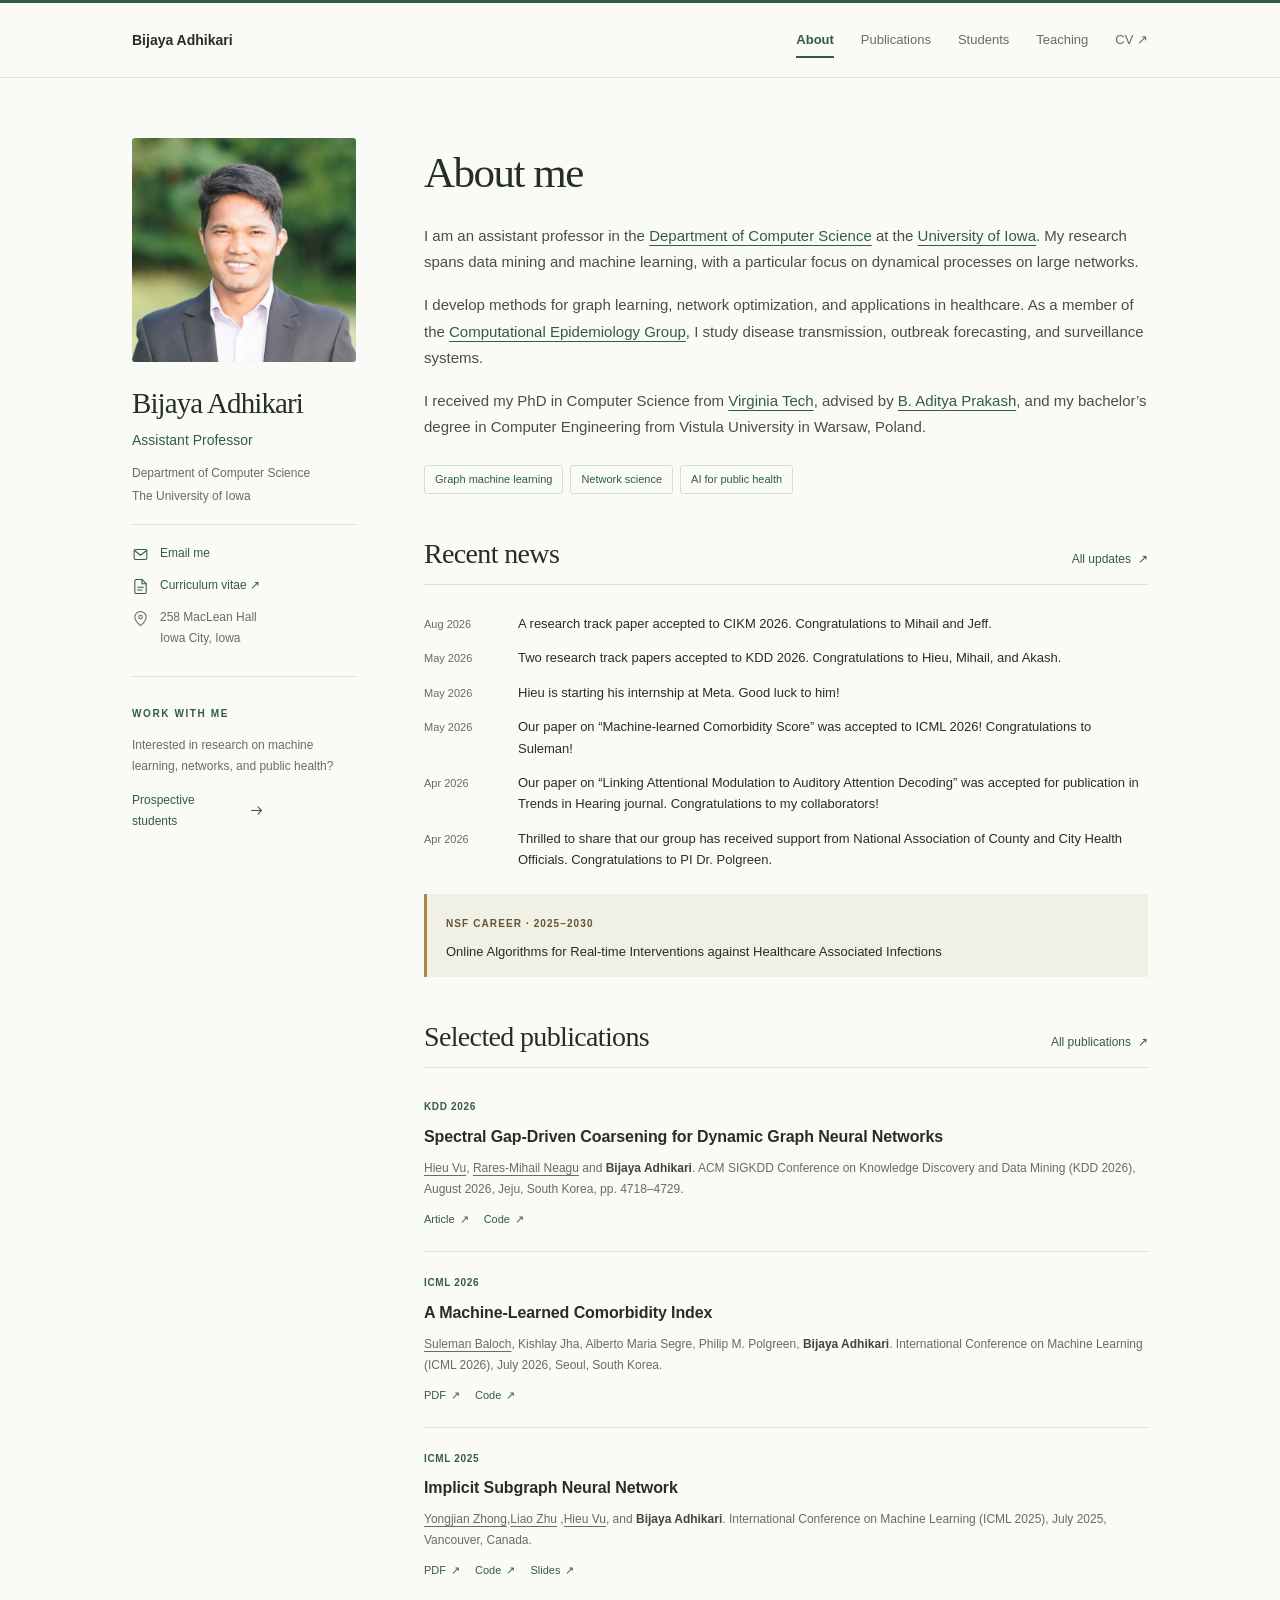
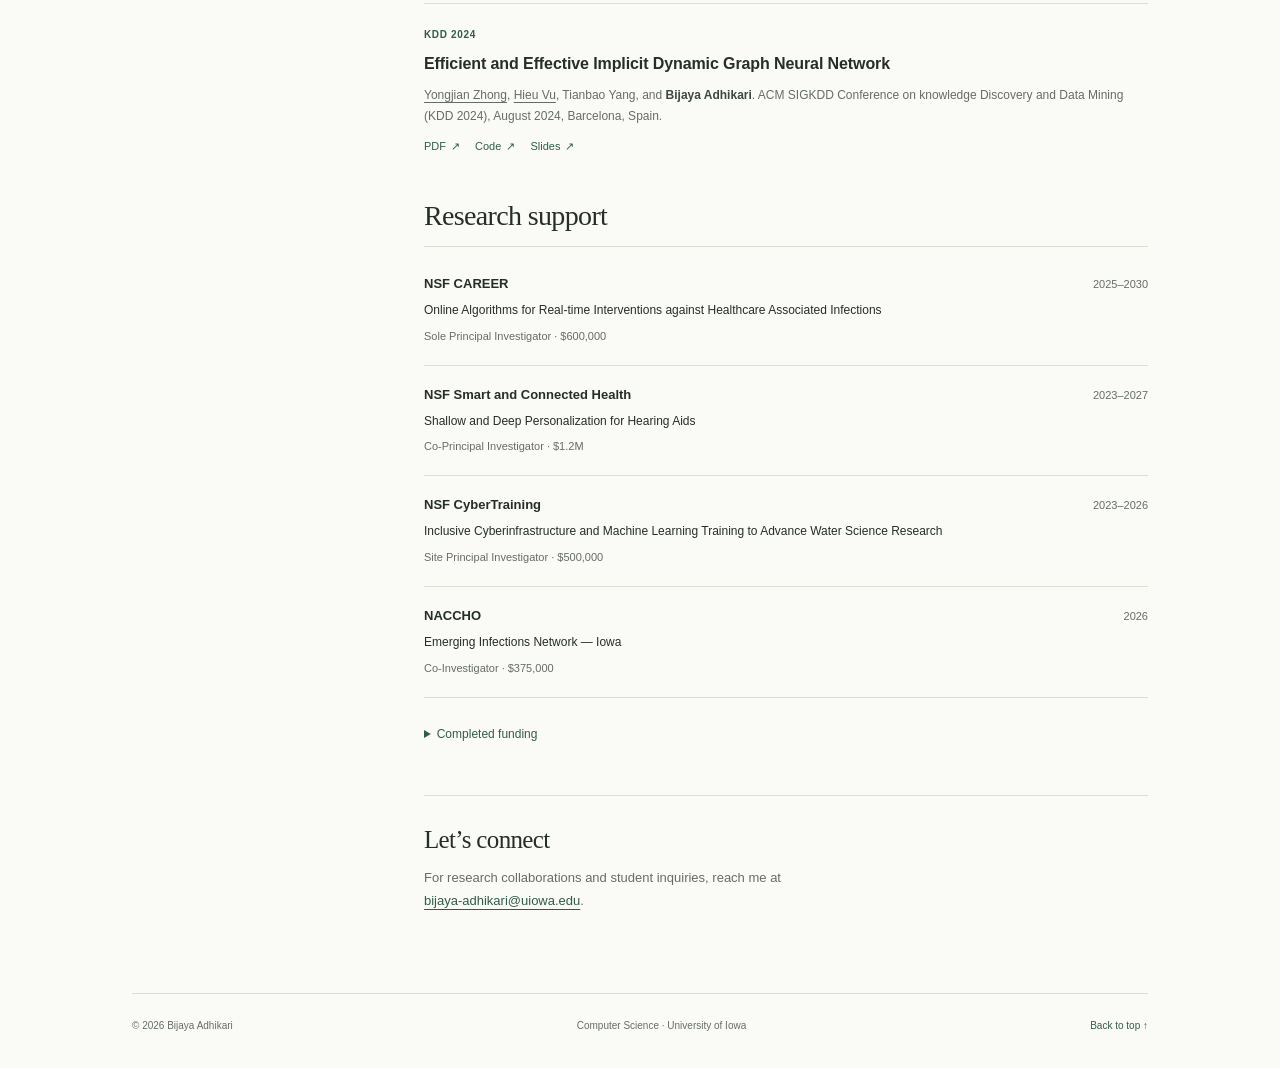
==== index.html @ f35bd3a3 "Attach Zenodo code to the KDD hypergraph paper" ====
<!doctype html>
<html lang="en">
<head>
  <meta charset="utf-8">
  <meta name="viewport" content="width=device-width, initial-scale=1">
  <title>Home · Bijaya Adhikari</title>
  <meta name="description" content="Bijaya Adhikari is an assistant professor of computer science at the University of Iowa, researching graph machine learning, networks, and public health.">
  <meta name="theme-color" content="#fafaf7">
  <link rel="canonical" href="https://bijayaadh.github.io/">
  <meta property="og:title" content="Home · Bijaya Adhikari">
  <meta property="og:description" content="Bijaya Adhikari is an assistant professor of computer science at the University of Iowa, researching graph machine learning, networks, and public health.">
  <meta property="og:type" content="website">
  <meta property="og:image" content="https://bijayaadh.github.io/assets/img/portrait.jpg">
  <link rel="icon" href="assets/img/favicon.svg" type="image/svg+xml">
  <link rel="stylesheet" href="assets/style.css">
</head>
<body>
<a class="skip-link" href="#main">Skip to content</a>
<header class="site-header">
  <div class="header-inner">
    <a class="wordmark" href="index.html" aria-label="Bijaya Adhikari — home"><span>Bijaya Adhikari</span></a>
    <nav aria-label="Main navigation"><a href="index.html" aria-current="page">About</a><a href="publications.html">Publications</a><a href="prospective.html">Students</a><a href="teaching.html">Teaching</a><a href="assets/doc/CV.pdf">CV ↗</a></nav>
  </div>
</header>
<div class="site-layout">
  <aside class="profile" aria-label="Profile and contact">
    <img class="portrait" src="assets/img/portrait.jpg" alt="Bijaya Adhikari" width="440" height="440" fetchpriority="high">
    <div class="profile-details">
      <p class="profile-name">Bijaya Adhikari</p>
      <p class="position">Assistant Professor</p>
      <p class="affiliation"><a href="https://cs.uiowa.edu/">Department of Computer Science</a><br><a href="https://uiowa.edu/">The University of Iowa</a></p>
      <div class="profile-links">
        <a href="mailto:bijaya-adhikari@uiowa.edu"><svg class="icon" viewBox="0 0 24 24" fill="none" stroke="currentColor" stroke-width="1.5" stroke-linecap="round" stroke-linejoin="round" aria-hidden="true"><rect x="3" y="5" width="18" height="14" rx="2"/><path d="m3 6 9 7 9-7"/></svg><span>Email me</span></a>
        <a href="assets/doc/CV.pdf"><svg class="icon" viewBox="0 0 24 24" fill="none" stroke="currentColor" stroke-width="1.5" stroke-linecap="round" stroke-linejoin="round" aria-hidden="true"><path d="M14 2H6a2 2 0 0 0-2 2v16a2 2 0 0 0 2 2h12a2 2 0 0 0 2-2V8Z"/><path d="M14 2v6h6M8 13h8M8 17h6"/></svg><span>Curriculum vitae <span aria-hidden="true">↗</span></span></a>
        <span><svg class="icon" viewBox="0 0 24 24" fill="none" stroke="currentColor" stroke-width="1.5" stroke-linecap="round" stroke-linejoin="round" aria-hidden="true"><path d="M20 10c0 6-8 12-8 12S4 16 4 10a8 8 0 1 1 16 0Z"/><circle cx="12" cy="10" r="2.5"/></svg><span>258 MacLean Hall<br>Iowa City, Iowa</span></span>
      </div>
      <div class="sidebar-note"><span class="eyebrow">Work with me</span><p>Interested in research on machine learning, networks, and public health?</p><a class="text-link" href="prospective.html#join">Prospective students <svg class="icon" viewBox="0 0 24 24" fill="none" stroke="currentColor" stroke-width="1.5" stroke-linecap="round" stroke-linejoin="round" aria-hidden="true"><path d="M5 12h14m-5-5 5 5-5 5"/></svg></a></div>
    </div>
  </aside>
  <main id="main" tabindex="-1">
<section class="intro" aria-labelledby="about-title">
  <h1 id="about-title">About me</h1>
  <p>I am an assistant professor in the <a href="https://cs.uiowa.edu/">Department of Computer Science</a> at the <a href="https://uiowa.edu/">University of Iowa</a>. My research spans data mining and machine learning, with a particular focus on dynamical processes on large networks.</p>
  <p>I develop methods for graph learning, network optimization, and applications in healthcare. As a member of the <a href="https://compepi.cs.uiowa.edu/">Computational Epidemiology Group</a>, I study disease transmission, outbreak forecasting, and surveillance systems.</p>
  <p>I received my PhD in Computer Science from <a href="https://cs.vt.edu/">Virginia Tech</a>, advised by <a href="https://www.cc.gatech.edu/~badityap/">B. Aditya Prakash</a>, and my bachelor’s degree in Computer Engineering from Vistula University in Warsaw, Poland.</p>
  <div class="research-areas" aria-label="Research interests"><span>Graph machine learning</span><span>Network science</span><span>AI for public health</span></div>
</section>
<section aria-labelledby="news-title">
  <div class="section-heading"><h2 id="news-title">Recent news</h2><a class="text-link" href="news.html">All updates <span aria-hidden="true">↗</span></a></div>
<ol class="news-list"><li><time datetime="2026-08">Aug 2026</time><div>A research track paper accepted to CIKM 2026. Congratulations to Mihail and Jeff.</div></li><li><time datetime="2026-05">May 2026</time><div>Two research track papers accepted to KDD 2026. Congratulations to Hieu, Mihail, and Akash.</div></li><li><time datetime="2026-05">May 2026</time><div>Hieu is starting his internship at Meta. Good luck to him!</div></li><li><time datetime="2026-05">May 2026</time><div>Our paper on “Machine-learned Comorbidity Score” was accepted to ICML 2026! Congratulations to Suleman!</div></li><li><time datetime="2026-04">Apr 2026</time><div>Our paper on “Linking Attentional Modulation to Auditory Attention Decoding” was accepted for publication in Trends in Hearing journal. Congratulations to my collaborators!</div></li><li><time datetime="2026-04">Apr 2026</time><div>Thrilled to share that our group has received support from National Association of County and City Health Officials. Congratulations to PI Dr. Polgreen.</div></li></ol>
  <div class="highlight"><span class="highlight-label">NSF CAREER · 2025–2030</span><p>Online Algorithms for Real-time Interventions against Healthcare Associated Infections</p></div>
</section>
<section aria-labelledby="publications-title">
  <div class="section-heading"><h2 id="publications-title">Selected publications</h2><a class="text-link" href="publications.html">All publications <span aria-hidden="true">↗</span></a></div>
<article class="publication">
  <div class="publication-meta"><span class="venue">KDD 2026</span></div>
  <h3>Spectral Gap-Driven Coarsening for Dynamic Graph Neural Networks</h3>
  <p class="citation"><u class="student-author">Hieu Vu</u>, <u class="student-author">Rares-Mihail Neagu</u> and <strong>Bijaya Adhikari</strong>. ACM SIGKDD Conference on Knowledge Discovery and Data Mining (KDD 2026), August 2026, Jeju, South Korea, pp. 4718–4729.</p>
  <div class="resource-links"><a href="https://doi.org/10.1145/3770855.3818105">Article <span aria-hidden="true">↗</span></a><a href="https://github.com/hieuvt29/SACoD">Code <span aria-hidden="true">↗</span></a></div>
</article><article class="publication">
  <div class="publication-meta"><span class="venue">ICML 2026</span></div>
  <h3>A Machine-Learned Comorbidity Index</h3>
  <p class="citation"><u class="student-author">Suleman Baloch</u>, Kishlay Jha, Alberto Maria Segre, Philip M. Polgreen, <strong>Bijaya Adhikari</strong>. International Conference on Machine Learning (ICML 2026), July 2026, Seoul, South Korea.</p>
  <div class="resource-links"><a href="https://arxiv.org/pdf/2606.17450">PDF <span aria-hidden="true">↗</span></a><a href="https://github.com/sbbaloch2024/A-Machine-Learned-Comorbidity-Index">Code <span aria-hidden="true">↗</span></a></div>
</article><article class="publication">
  <div class="publication-meta"><span class="venue">ICML 2025</span></div>
  <h3>Implicit Subgraph Neural Network</h3>
  <p class="citation"><u class="student-author">Yongjian Zhong</u>,<u class="student-author">Liao Zhu</u> ,<u class="student-author">Hieu Vu</u>, and <strong>Bijaya Adhikari</strong>. International Conference on Machine Learning (ICML 2025), July 2025, Vancouver, Canada.</p>
  <div class="resource-links"><a href="assets/doc/papers/ISGNNICML2025.pdf">PDF <span aria-hidden="true">↗</span></a><a href="assets/doc/codes/ISGNNICML2025.zip">Code <span aria-hidden="true">↗</span></a><a href="assets/doc/slides/ISGNNICML2025.pdf">Slides <span aria-hidden="true">↗</span></a></div>
</article><article class="publication">
  <div class="publication-meta"><span class="venue">KDD 2024</span></div>
  <h3>Efficient and Effective Implicit Dynamic Graph Neural Network</h3>
  <p class="citation"><u class="student-author">Yongjian Zhong</u>, <u class="student-author">Hieu Vu</u>, Tianbao Yang, and <strong>Bijaya Adhikari</strong>. ACM SIGKDD Conference on knowledge Discovery and Data Mining (KDD 2024), August 2024, Barcelona, Spain.</p>
  <div class="resource-links"><a href="assets/doc/papers/IDGNNKDD2024.pdf">PDF <span aria-hidden="true">↗</span></a><a href="assets/doc/codes/IDGNN.zip">Code <span aria-hidden="true">↗</span></a><a href="assets/doc/slides/IDGNNKDD2024Slides.pdf">Slides <span aria-hidden="true">↗</span></a></div>
</article>
</section>
<section aria-labelledby="funding-title">
  <div class="section-heading"><h2 id="funding-title">Research support</h2></div>
  <ul class="funding-list">
    <li><div><strong>NSF CAREER</strong><p>Online Algorithms for Real-time Interventions against Healthcare Associated Infections</p><span>Sole Principal Investigator · $600,000</span></div><time>2025–2030</time></li>
    <li><div><strong>NSF Smart and Connected Health</strong><p>Shallow and Deep Personalization for Hearing Aids</p><span>Co-Principal Investigator · $1.2M</span></div><time>2023–2027</time></li>
    <li><div><strong>NSF CyberTraining</strong><p>Inclusive Cyberinfrastructure and Machine Learning Training to Advance Water Science Research</p><span>Site Principal Investigator · $500,000</span></div><time>2023–2026</time></li>
    <li><div><strong>NACCHO</strong><p>Emerging Infections Network — Iowa</p><span>Co-Investigator · $375,000</span></div><time>2026</time></li>
  </ul>
  <details><summary>Completed funding</summary><ul class="plain-list"><li><strong>UIowa OVPR Interdisciplinary Scholars Grant</strong><br>Co-Investigator · 2022–2025 · $220,000</li><li><strong>UIowa OVPR Jumpstarting Tomorrow Health Disparities and Machine Learning Community Feasibility Grant</strong><br>Principal Investigator · 2021–2022 · $25,000</li><li><strong>CDC MInD Healthcare Network COVID-19 Supplemental Funding</strong><br>Co-Investigator · 2020–2022 · $1.2M</li></ul></details>
</section>
<section class="contact-section" aria-labelledby="contact-title"><h2 id="contact-title">Let’s connect</h2><p>For research collaborations and student inquiries, reach me at<br><a href="mailto:bijaya-adhikari@uiowa.edu">bijaya-adhikari@uiowa.edu</a>.</p></section></main>
</div>
<footer class="site-footer"><span>© 2026 Bijaya Adhikari</span><span>Computer Science · University of Iowa</span><a href="#main">Back to top ↑</a></footer>
</body>
</html>
---- assets/style.css ----
:root {
  color-scheme: light;
  --paper: #fafaf7;
  --ink: #262e2a;
  --muted: #666d66;
  --green: #315c49;
  --line: #dedfd7;
  --gold: #a77b30;
  --serif: Georgia, 'Times New Roman', serif;
}
* { box-sizing: border-box; }
html { scroll-behavior: smooth; scroll-padding-top: 32px; }
body { margin: 0; background: var(--paper); color: var(--ink); font-family: -apple-system, BlinkMacSystemFont, 'Segoe UI', sans-serif; font-size: 15px; line-height: 1.75; -webkit-font-smoothing: antialiased; }
a { color: var(--green); text-decoration-thickness: 1px; text-underline-offset: 4px; }
a:hover { color: #172f23; text-decoration: underline; }
a:focus-visible, button:focus-visible, input:focus-visible, select:focus-visible, summary:focus-visible { outline: 2px solid var(--green); outline-offset: 5px; }
::selection { background: #dbe6d9; }
button, input, select { font: inherit; }
button, summary { cursor: pointer; }
[hidden] { display: none !important; }
p { margin: 0 0 17px; }
h1, h2, h3 { line-height: 1.25; }
h1, h2 { font-family: var(--serif); font-weight: 400; }
h1 { margin: 8px 0 23px; font-size: clamp(35px, 4vw, 43px); letter-spacing: -1.5px; }
h2 { margin: 0; font-size: 28px; letter-spacing: -.65px; }
h3 { font-size: 16px; font-weight: 600; }
strong { font-weight: 600; }
.skip-link { position: fixed; top: -80px; left: 20px; background: var(--ink); color: white; padding: 12px 20px; z-index: 10; }
.skip-link:focus { top: 10px; color: white; }
.site-header { border-top: 3px solid var(--green); border-bottom: 1px solid var(--line); }
.header-inner { max-width: 1080px; margin: auto; min-height: 74px; display: flex; align-items: center; justify-content: space-between; gap: 30px; padding: 12px 32px; }
.wordmark { display: inline-block; color: var(--ink); text-decoration: none; font-size: 14px; font-weight: 600; }
.wordmark:hover { text-decoration: none; }
nav { display: flex; align-items: center; gap: 27px; }
nav a { position: relative; padding: 12px 0; font-size: 13px; color: var(--muted); text-decoration: none; }
nav a[aria-current='page'] { color: var(--green); font-weight: 600; }
nav a[aria-current='page']::after { content: ''; position: absolute; bottom: 5px; left: 0; right: 0; height: 2px; background: var(--green); }
.site-layout { max-width: 1080px; margin: 0 auto; padding: 60px 32px 64px; display: grid; grid-template-columns: 224px minmax(0, 1fr); gap: 68px; align-items: start; }
.profile { position: sticky; top: 32px; }
.portrait { display: block; width: 100%; height: auto; aspect-ratio: 1; object-fit: cover; border-radius: 3px; margin-bottom: 23px; }
.profile-name { font-family: var(--serif); font-size: 29px; letter-spacing: -.9px; line-height: 1.25; margin-bottom: 7px; }
.position { color: var(--green); font-size: 14px; font-weight: 500; margin-bottom: 9px; }
.affiliation { font-size: 12px; line-height: 1.9; }
.affiliation a { color: var(--muted); text-decoration: none; }
.affiliation a:hover { text-decoration: underline; }
.profile-links { border-top: 1px solid var(--line); padding-top: 18px; display: grid; gap: 11px; font-size: 12px; }
.profile-links > a, .profile-links > span { display: flex; gap: 11px; align-items: flex-start; text-decoration: none; }
.profile-links > span { color: var(--muted); }
.profile-links > a:hover span { text-decoration: underline; }
.icon { width: 17px; height: 17px; flex: 0 0 17px; margin-top: 3px; }
.sidebar-note { margin-top: 27px; border-top: 1px solid var(--line); padding-top: 22px; }
.eyebrow { font-size: 10px; letter-spacing: 1.6px; text-transform: uppercase; color: var(--muted); font-weight: 600; }
.sidebar-note .eyebrow { color: var(--green); }
.sidebar-note p { margin: 9px 0; font-size: 12px; line-height: 1.75; color: var(--muted); }
.text-link { font-size: 12px; font-weight: 500; text-decoration: none; display: inline-flex; align-items: center; gap: 7px; }
.text-link .icon { width: 15px; margin: 0; }
main { min-width: 0; }
main:focus { outline: none; }
main > section + section { margin-top: 42px; }
.intro > p { color: #484f49; }
.research-areas { display: flex; flex-wrap: wrap; gap: 7px; margin-top: 24px; }
.research-areas span { border: 1px solid #d5ded3; border-radius: 3px; padding: 4px 10px; font-size: 11px; color: var(--green); }
.section-heading { display: flex; justify-content: space-between; align-items: baseline; gap: 16px; border-bottom: 1px solid var(--line); padding-bottom: 13px; margin-bottom: 8px; }
.section-heading .text-link { flex-shrink: 0; }
.news-list { list-style: none; padding: 7px 0 0; margin: 0; }
.news-list li { display: grid; grid-template-columns: 78px minmax(0, 1fr); gap: 16px; margin: 13px 0; font-size: 13px; line-height: 1.65; }
.news-list time { font-size: 11px; color: var(--muted); padding-top: 2px; font-variant-numeric: tabular-nums; }
.highlight { border-left: 3px solid #ad8948; padding: 15px 19px; background: #f0f0e7; margin-top: 23px; }
.highlight-label { font-size: 10px; font-weight: 600; letter-spacing: 1.1px; color: #68542f; }
.highlight p { font-size: 13px; line-height: 1.65; margin: 6px 0 0; }
.publication { padding: 22px 0; border-bottom: 1px solid var(--line); }
.publication:last-child { border-bottom: 0; padding-bottom: 0; }
.publication-meta { display: flex; align-items: center; gap: 10px; margin-bottom: 9px; }
.publication-meta:empty { display: none; }
.venue { color: var(--green); font-size: 10px; font-weight: 600; text-transform: uppercase; letter-spacing: .65px; }
.publication-status { font-size: 10px; color: var(--muted); }
.publication h3 { margin: 0 0 9px; line-height: 1.5; letter-spacing: -.1px; }
.citation { color: var(--muted); font-size: 12px; line-height: 1.75; margin: 0; }
.citation strong { color: #3e4840; font-weight: 600; }
.citation .student-author { text-decoration: underline; text-decoration-thickness: 1px; text-underline-offset: 3px; }
.resource-links { display: flex; gap: 15px; flex-wrap: wrap; margin-top: 10px; }
.resource-links a { font-size: 11px; font-weight: 500; text-decoration: none; }
.resource-links a:hover { text-decoration: underline; }
.resource-links span { margin-left: 2px; }
.funding-list { padding: 0; margin: 0; list-style: none; }
.funding-list li { display: flex; justify-content: space-between; gap: 22px; padding: 18px 0; border-bottom: 1px solid var(--line); font-size: 12px; }
.funding-list strong { font-size: 13px; }
.funding-list p { margin: 5px 0; line-height: 1.65; }
.funding-list span, .funding-list time { color: var(--muted); font-size: 11px; }
.funding-list time { flex-shrink: 0; margin-top: 2px; }
details { font-size: 12px; margin-top: 18px; }
summary { color: var(--green); padding: 8px 0; }
.plain-list { padding-left: 19px; }
.plain-list li { padding-left: 4px; margin-bottom: 12px; }
.contact-section { padding-top: 28px; border-top: 1px solid var(--line); }
.contact-section h2 { font-size: 25px; margin-bottom: 12px; }
.contact-section p { font-size: 13px; color: var(--muted); }
.contact-section a { overflow-wrap: anywhere; }
.page-intro { margin-bottom: 33px; }
.publication-year { margin-top: 35px; }
.people-grid { display: grid; grid-template-columns: repeat(2, minmax(0, 1fr)); gap: 0 30px; list-style: none; padding: 0; margin: 0; }
.people-grid li { padding: 20px 0; border-bottom: 1px solid var(--line); }
.people-grid h3 { margin: 0 0 5px; font-size: 15px; }
.people-grid a { text-decoration: none; }
.people-grid p { font-size: 12px; color: var(--muted); margin: 0; }
.people-grid .student-note { margin-top: 5px; font-size: 11px; }
.join-section { border-left: 3px solid var(--green); background: #f0f2eb; padding: 26px; }
.join-section h2 { margin-bottom: 18px; }
.join-section p { font-size: 13px; }
.join-section p:last-child { margin-bottom: 0; }
.course-table { width: 100%; border-collapse: collapse; margin-top: 15px; font-size: 12px; }
.course-table caption { text-align: left; color: var(--muted); font-size: 12px; margin-bottom: 13px; }
.course-table th { text-align: left; font-size: 10px; text-transform: uppercase; letter-spacing: 1px; color: var(--muted); }
.course-table td, .course-table th { border-bottom: 1px solid var(--line); padding: 14px 10px 14px 0; vertical-align: top; }
.course-table td:first-child { width: 100px; }
.course-table td:nth-child(2) { width: 110px; color: var(--muted); }
.service-group { margin-top: 25px; }
.service-group h3 { font-weight: 600; font-size: 14px; }
.service-group .plain-list { font-size: 12px; color: #484f49; }
.site-footer { border-top: 1px solid var(--line); max-width: 1016px; margin: 0 auto; padding: 23px 0 33px; display: flex; gap: 20px; justify-content: space-between; font-size: 10px; color: var(--muted); }
.site-footer a { text-decoration: none; }
@media (max-width: 900px) {
  .site-layout { gap: 38px; grid-template-columns: 195px minmax(0, 1fr); padding-top: 42px; }
  .profile-name { font-size: 26px; }
  .site-footer { margin: 0 32px; }
  nav { gap: 20px; }
}
@media (max-width: 650px) {
  body { font-size: 14px; }
  .header-inner { padding: 14px 22px 8px; min-height: 0; flex-direction: column; align-items: stretch; gap: 3px; }
  nav { gap: 17px; justify-content: space-between; flex-wrap: wrap; }
  nav a { font-size: 11px; padding: 10px 0; }
  .site-layout { display: block; padding: 32px 22px 40px; }
  .profile { position: static; display: grid; grid-template-columns: 120px minmax(0, 1fr); gap: 23px; border-bottom: 1px solid var(--line); padding-bottom: 28px; margin-bottom: 32px; }
  .portrait { margin: 0; }
  .profile-name { font-size: 25px; margin-bottom: 5px; }
  .position { font-size: 12px; margin-bottom: 5px; }
  .affiliation { font-size: 10px; margin-bottom: 11px; }
  .profile-links { border: 0; padding: 0; display: flex; flex-wrap: wrap; gap: 10px 16px; font-size: 11px; }
  .profile-links > span { display: none; }
  .profile-links .icon { display: none; }
  .sidebar-note { display: none; }
  .eyebrow { font-size: 9px; letter-spacing: 1.1px; }
  h1 { font-size: 36px; margin-bottom: 18px; }
  h2 { font-size: 25px; }
  main > section + section { margin-top: 35px; }
  .section-heading { gap: 10px; }
  .section-heading .text-link { font-size: 10px; }
  .news-list li { grid-template-columns: 65px minmax(0, 1fr); gap: 11px; font-size: 12px; }
  .news-list time { font-size: 10px; }
  .funding-list li { gap: 12px; }
  .funding-list time { font-size: 10px; }
  .site-footer { margin: 0 22px; flex-wrap: wrap; gap: 8px 20px; }
  .site-footer > span:nth-child(2) { display: none; }
  .course-table td:first-child { width: 76px; }
  .course-table td:nth-child(2) { width: 90px; }
  .course-table { font-size: 11px; }
}
@media (max-width: 370px) {
  .header-inner { padding-inline: 16px; }
  nav { gap: 12px; }
  .site-layout { padding-inline: 16px; }
  .profile { grid-template-columns: 95px minmax(0, 1fr); gap: 18px; }
  .profile-name { font-size: 23px; }
  .section-heading h2 { font-size: 23px; }
  .people-grid { grid-template-columns: 1fr; }
}
@media (prefers-reduced-motion: reduce) {
  html { scroll-behavior: auto; }
}
@media print {
  body { background: white; font-size: 11pt; color: black; }
  .site-header, .sidebar-note, .skip-link, .site-footer, .section-heading .text-link { display: none !important; }
  .site-layout { display: block; padding: 0; max-width: none; }
  .profile { position: static; display: flex; gap: 24px; margin-bottom: 30px; }
  .portrait { width: 120px; height: 120px; }
  .profile-links { display: none; }
  .publication, .funding-list li, .people-grid li { break-inside: avoid; }
  a { color: inherit; }
}
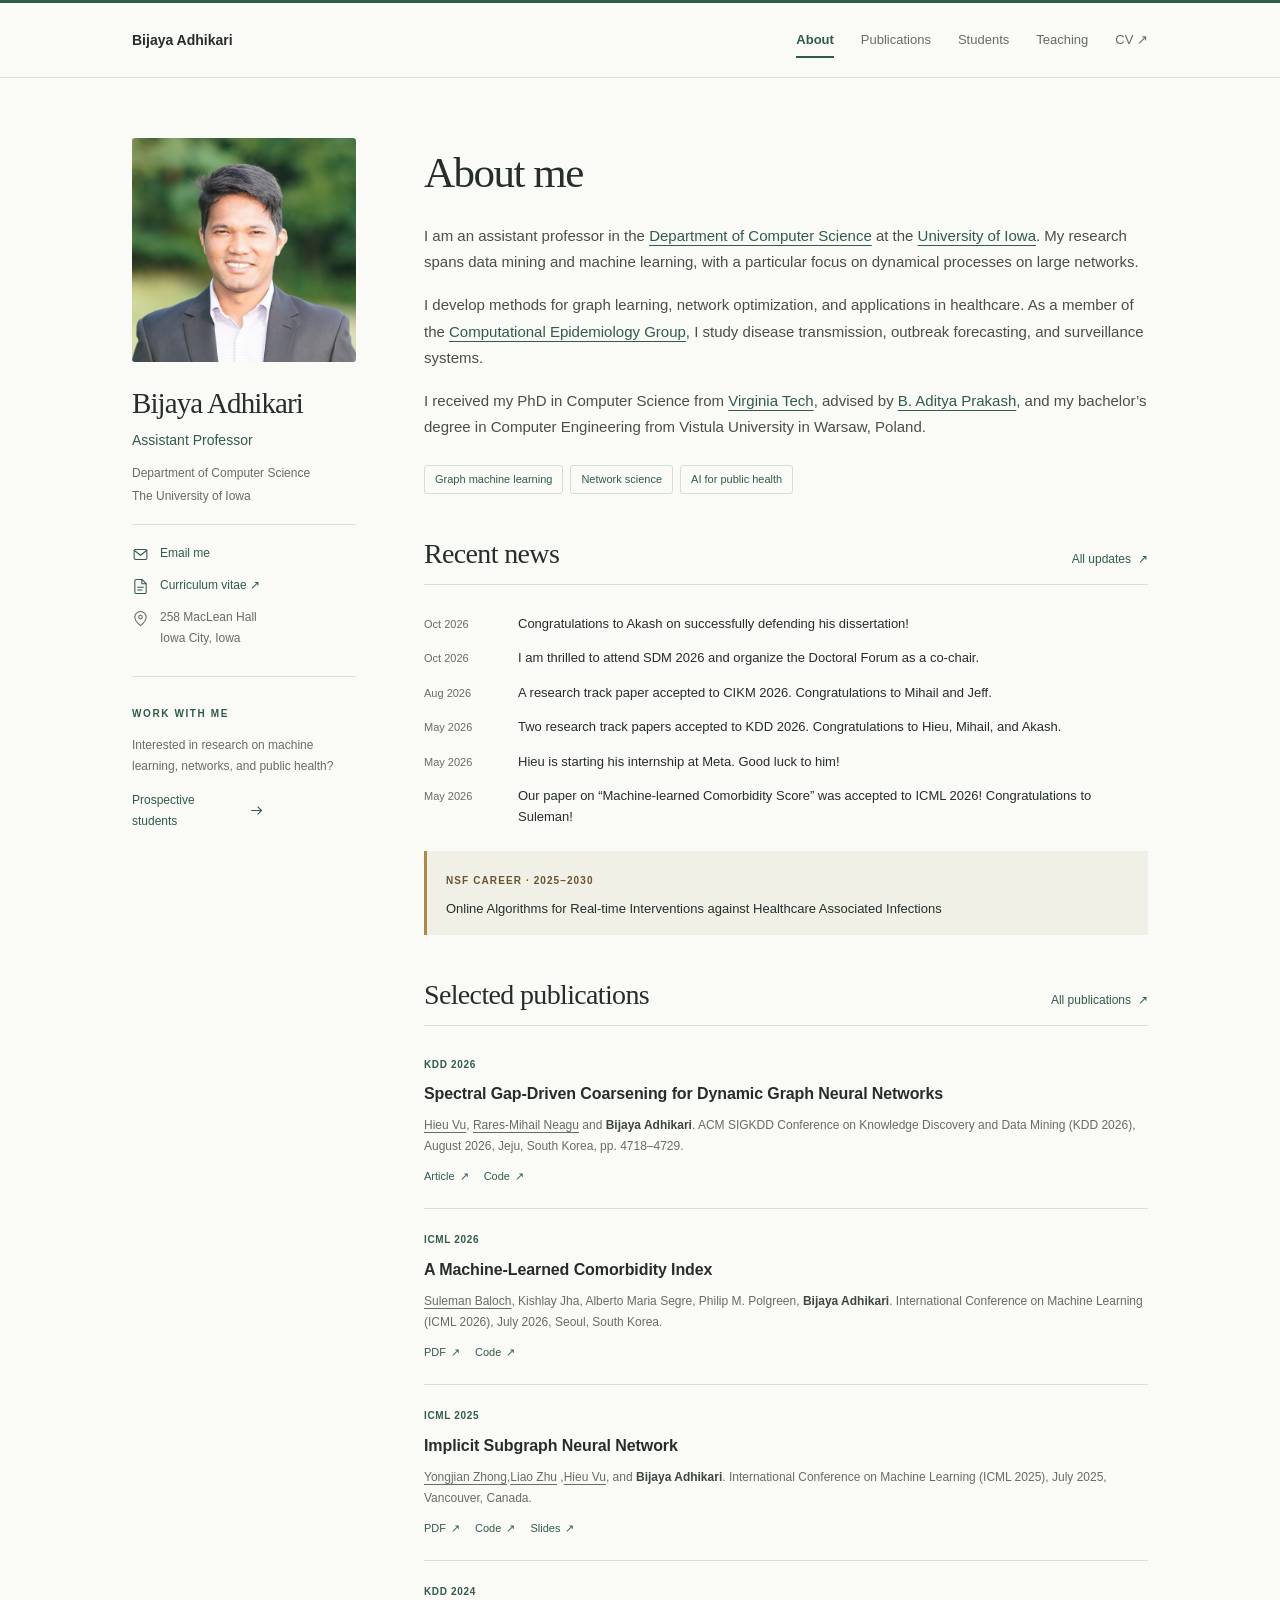
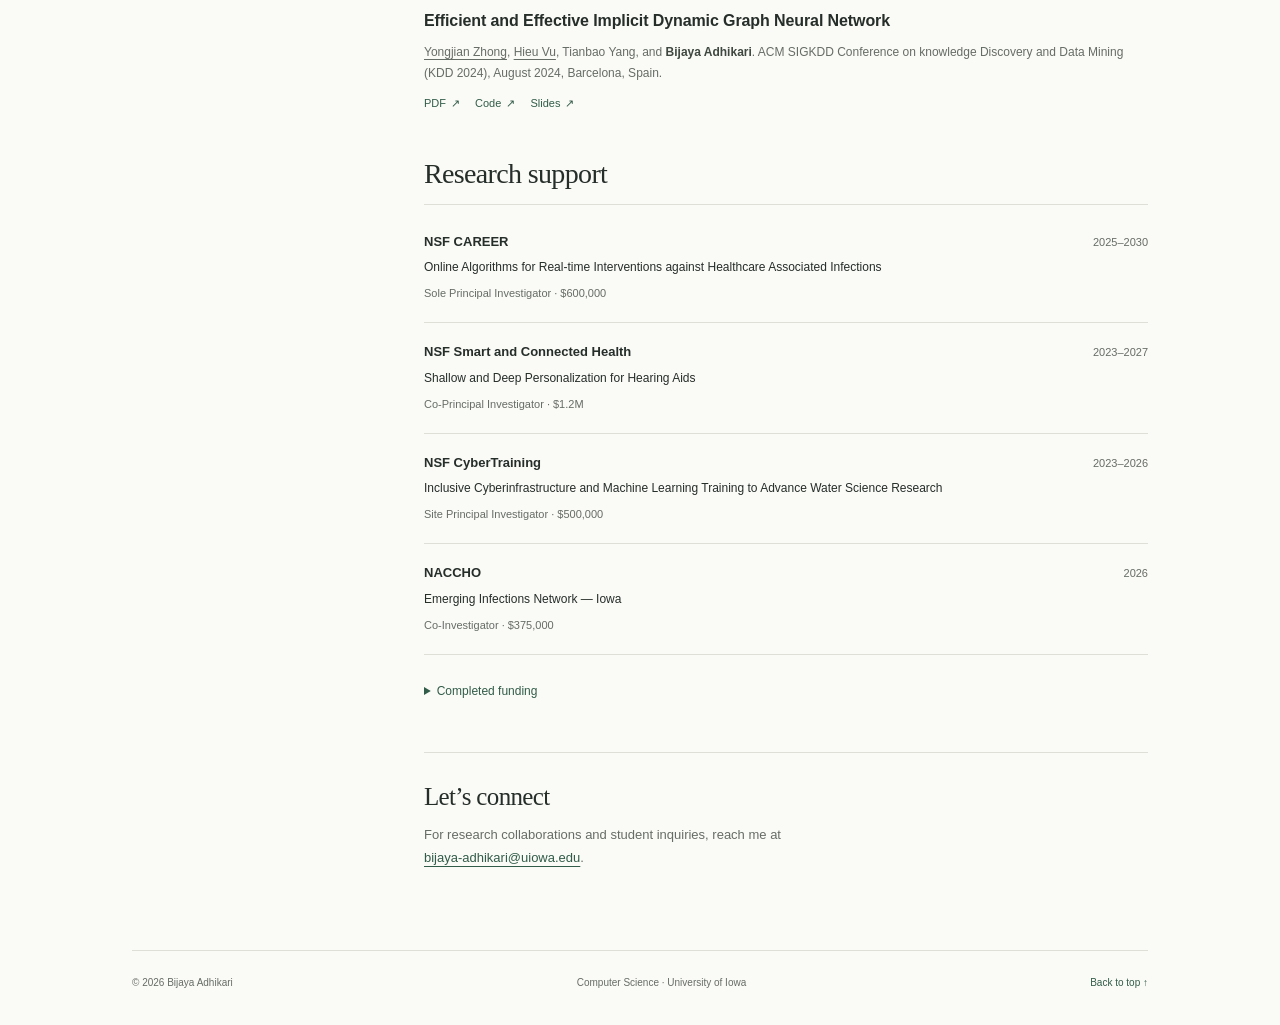
==== commit 78307f8b: "Add dissertation defense and SDM doctoral forum news" ====
--- a/index.html
+++ b/index.html
@@ -47,7 +47,7 @@
 </section>
 <section aria-labelledby="news-title">
   <div class="section-heading"><h2 id="news-title">Recent news</h2><a class="text-link" href="news.html">All updates <span aria-hidden="true">↗</span></a></div>
-<ol class="news-list"><li><time datetime="2026-08">Aug 2026</time><div>A research track paper accepted to CIKM 2026. Congratulations to Mihail and Jeff.</div></li><li><time datetime="2026-05">May 2026</time><div>Two research track papers accepted to KDD 2026. Congratulations to Hieu, Mihail, and Akash.</div></li><li><time datetime="2026-05">May 2026</time><div>Hieu is starting his internship at Meta. Good luck to him!</div></li><li><time datetime="2026-05">May 2026</time><div>Our paper on “Machine-learned Comorbidity Score” was accepted to ICML 2026! Congratulations to Suleman!</div></li><li><time datetime="2026-04">Apr 2026</time><div>Our paper on “Linking Attentional Modulation to Auditory Attention Decoding” was accepted for publication in Trends in Hearing journal. Congratulations to my collaborators!</div></li><li><time datetime="2026-04">Apr 2026</time><div>Thrilled to share that our group has received support from National Association of County and City Health Officials. Congratulations to PI Dr. Polgreen.</div></li></ol>
+<ol class="news-list"><li><time datetime="2026-10">Oct 2026</time><div>Congratulations to Akash on successfully defending his dissertation!</div></li><li><time datetime="2026-10">Oct 2026</time><div>I am thrilled to attend SDM 2026 and organize the Doctoral Forum as a co-chair.</div></li><li><time datetime="2026-08">Aug 2026</time><div>A research track paper accepted to CIKM 2026. Congratulations to Mihail and Jeff.</div></li><li><time datetime="2026-05">May 2026</time><div>Two research track papers accepted to KDD 2026. Congratulations to Hieu, Mihail, and Akash.</div></li><li><time datetime="2026-05">May 2026</time><div>Hieu is starting his internship at Meta. Good luck to him!</div></li><li><time datetime="2026-05">May 2026</time><div>Our paper on “Machine-learned Comorbidity Score” was accepted to ICML 2026! Congratulations to Suleman!</div></li></ol>
   <div class="highlight"><span class="highlight-label">NSF CAREER · 2025–2030</span><p>Online Algorithms for Real-time Interventions against Healthcare Associated Infections</p></div>
 </section>
 <section aria-labelledby="publications-title">
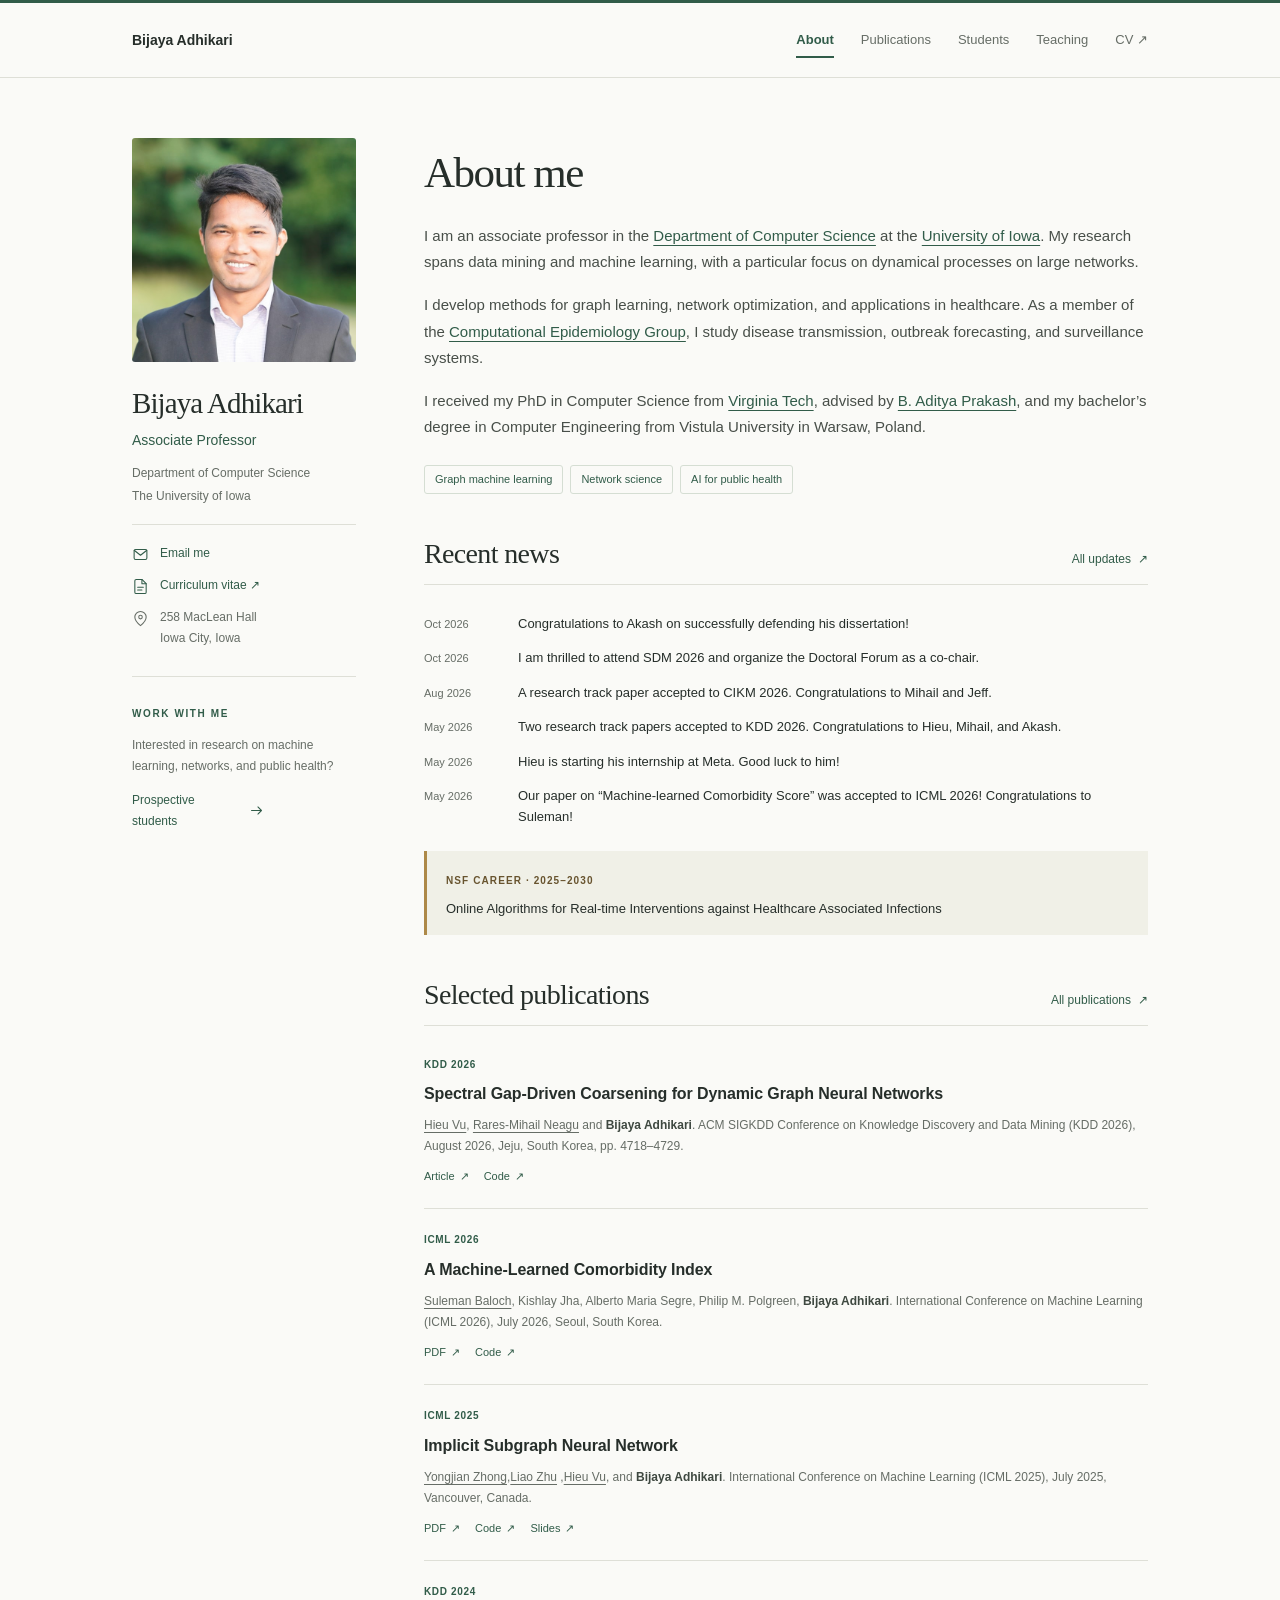
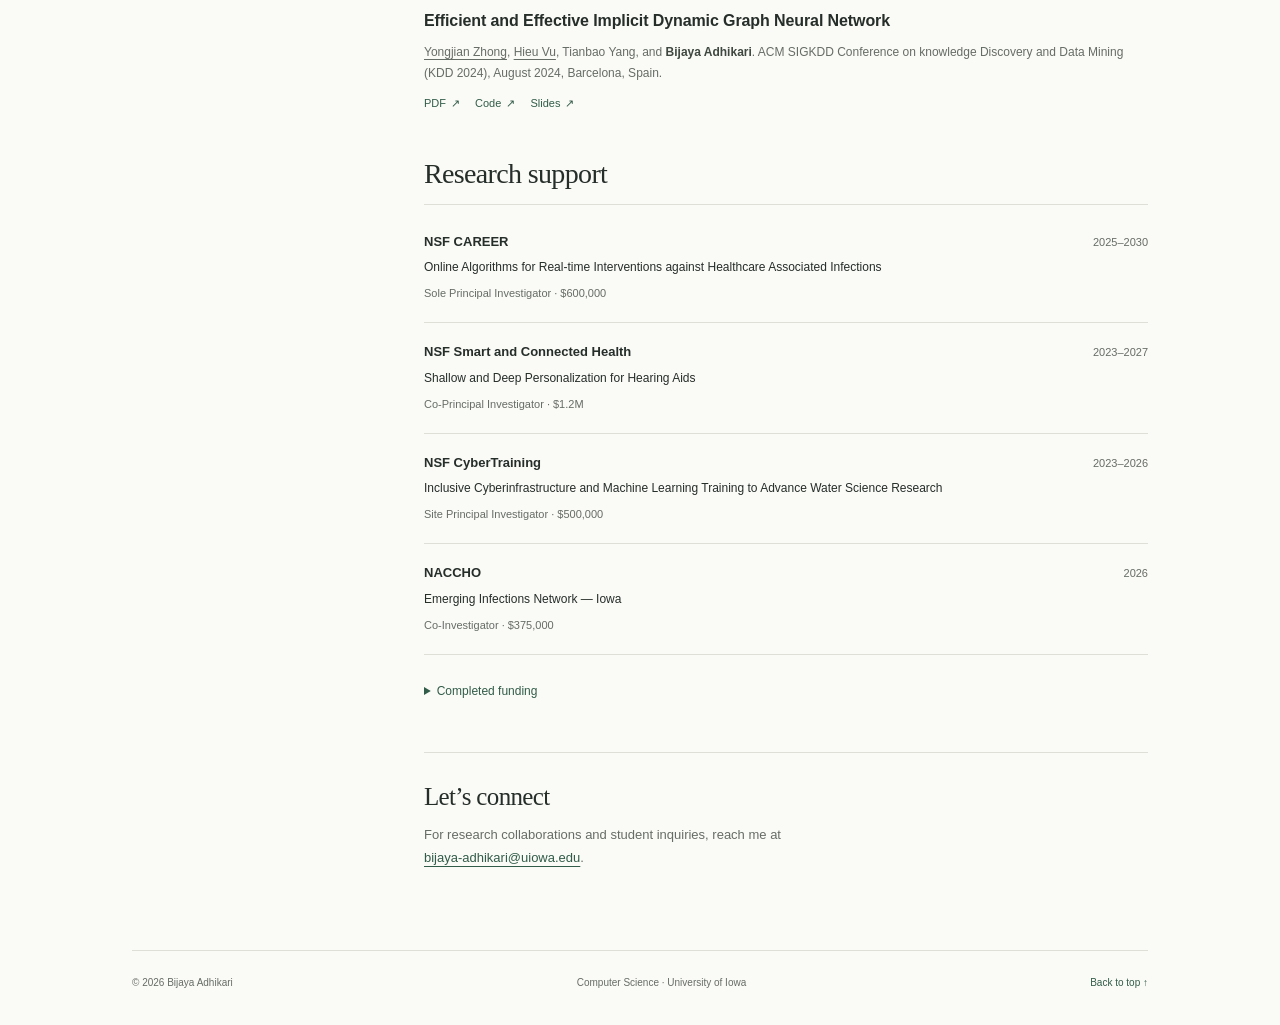
==== commit d4af3ae8: "Update academic title to Associate Professor" ====
--- a/index.html
+++ b/index.html
@@ -4,11 +4,11 @@
   <meta charset="utf-8">
   <meta name="viewport" content="width=device-width, initial-scale=1">
   <title>Home · Bijaya Adhikari</title>
-  <meta name="description" content="Bijaya Adhikari is an assistant professor of computer science at the University of Iowa, researching graph machine learning, networks, and public health.">
+  <meta name="description" content="Bijaya Adhikari is an associate professor of computer science at the University of Iowa, researching graph machine learning, networks, and public health.">
   <meta name="theme-color" content="#fafaf7">
   <link rel="canonical" href="https://bijayaadh.github.io/">
   <meta property="og:title" content="Home · Bijaya Adhikari">
-  <meta property="og:description" content="Bijaya Adhikari is an assistant professor of computer science at the University of Iowa, researching graph machine learning, networks, and public health.">
+  <meta property="og:description" content="Bijaya Adhikari is an associate professor of computer science at the University of Iowa, researching graph machine learning, networks, and public health.">
   <meta property="og:type" content="website">
   <meta property="og:image" content="https://bijayaadh.github.io/assets/img/portrait.jpg">
   <link rel="icon" href="assets/img/favicon.svg" type="image/svg+xml">
@@ -27,7 +27,7 @@
     <img class="portrait" src="assets/img/portrait.jpg" alt="Bijaya Adhikari" width="440" height="440" fetchpriority="high">
     <div class="profile-details">
       <p class="profile-name">Bijaya Adhikari</p>
-      <p class="position">Assistant Professor</p>
+      <p class="position">Associate Professor</p>
       <p class="affiliation"><a href="https://cs.uiowa.edu/">Department of Computer Science</a><br><a href="https://uiowa.edu/">The University of Iowa</a></p>
       <div class="profile-links">
         <a href="mailto:bijaya-adhikari@uiowa.edu"><svg class="icon" viewBox="0 0 24 24" fill="none" stroke="currentColor" stroke-width="1.5" stroke-linecap="round" stroke-linejoin="round" aria-hidden="true"><rect x="3" y="5" width="18" height="14" rx="2"/><path d="m3 6 9 7 9-7"/></svg><span>Email me</span></a>
@@ -40,7 +40,7 @@
   <main id="main" tabindex="-1">
 <section class="intro" aria-labelledby="about-title">
   <h1 id="about-title">About me</h1>
-  <p>I am an assistant professor in the <a href="https://cs.uiowa.edu/">Department of Computer Science</a> at the <a href="https://uiowa.edu/">University of Iowa</a>. My research spans data mining and machine learning, with a particular focus on dynamical processes on large networks.</p>
+  <p>I am an associate professor in the <a href="https://cs.uiowa.edu/">Department of Computer Science</a> at the <a href="https://uiowa.edu/">University of Iowa</a>. My research spans data mining and machine learning, with a particular focus on dynamical processes on large networks.</p>
   <p>I develop methods for graph learning, network optimization, and applications in healthcare. As a member of the <a href="https://compepi.cs.uiowa.edu/">Computational Epidemiology Group</a>, I study disease transmission, outbreak forecasting, and surveillance systems.</p>
   <p>I received my PhD in Computer Science from <a href="https://cs.vt.edu/">Virginia Tech</a>, advised by <a href="https://www.cc.gatech.edu/~badityap/">B. Aditya Prakash</a>, and my bachelor’s degree in Computer Engineering from Vistula University in Warsaw, Poland.</p>
   <div class="research-areas" aria-label="Research interests"><span>Graph machine learning</span><span>Network science</span><span>AI for public health</span></div>
--- a/assets/style.css
+++ b/assets/style.css
@@ -75,6 +75,15 @@
 .venue { color: var(--green); font-size: 10px; font-weight: 600; text-transform: uppercase; letter-spacing: .65px; }
 .publication-status { font-size: 10px; color: var(--muted); }
 .publication h3 { margin: 0 0 9px; line-height: 1.5; letter-spacing: -.1px; }
+.publication-heading { position: relative; display: flex; align-items: flex-start; gap: 10px; margin-bottom: 9px; }
+.publication-heading h3 { flex: 1; min-width: 0; margin: 0; }
+.publication-recognition { flex: 0 0 36px; margin: -6px 0; }
+.publication-recognition summary { display: flex; align-items: center; justify-content: center; width: 36px; height: 36px; padding: 4px; border-radius: 50%; color: #91671e; list-style: none; }
+.publication-recognition summary::-webkit-details-marker { display: none; }
+.publication-recognition summary::marker { content: ''; }
+.publication-recognition summary:hover, .publication-recognition[open] summary { background: #f1e7d3; color: #745015; }
+.publication-recognition svg { display: block; width: 28px; height: 28px; fill: #f3e5c5; }
+.recognition-note { position: absolute; z-index: 3; top: calc(100% + 6px); right: 0; width: min(280px, calc(100vw - 44px)); padding: 12px 14px; margin: 0; background: var(--paper); border: 1px solid #d9c9a6; border-radius: 5px; box-shadow: 0 5px 16px rgb(38 46 42 / 10%); color: var(--ink); font-size: 12px; line-height: 1.65; font-weight: 400; }
 .citation { color: var(--muted); font-size: 12px; line-height: 1.75; margin: 0; }
 .citation strong { color: #3e4840; font-weight: 600; }
 .citation .student-author { text-decoration: underline; text-decoration-thickness: 1px; text-underline-offset: 3px; }
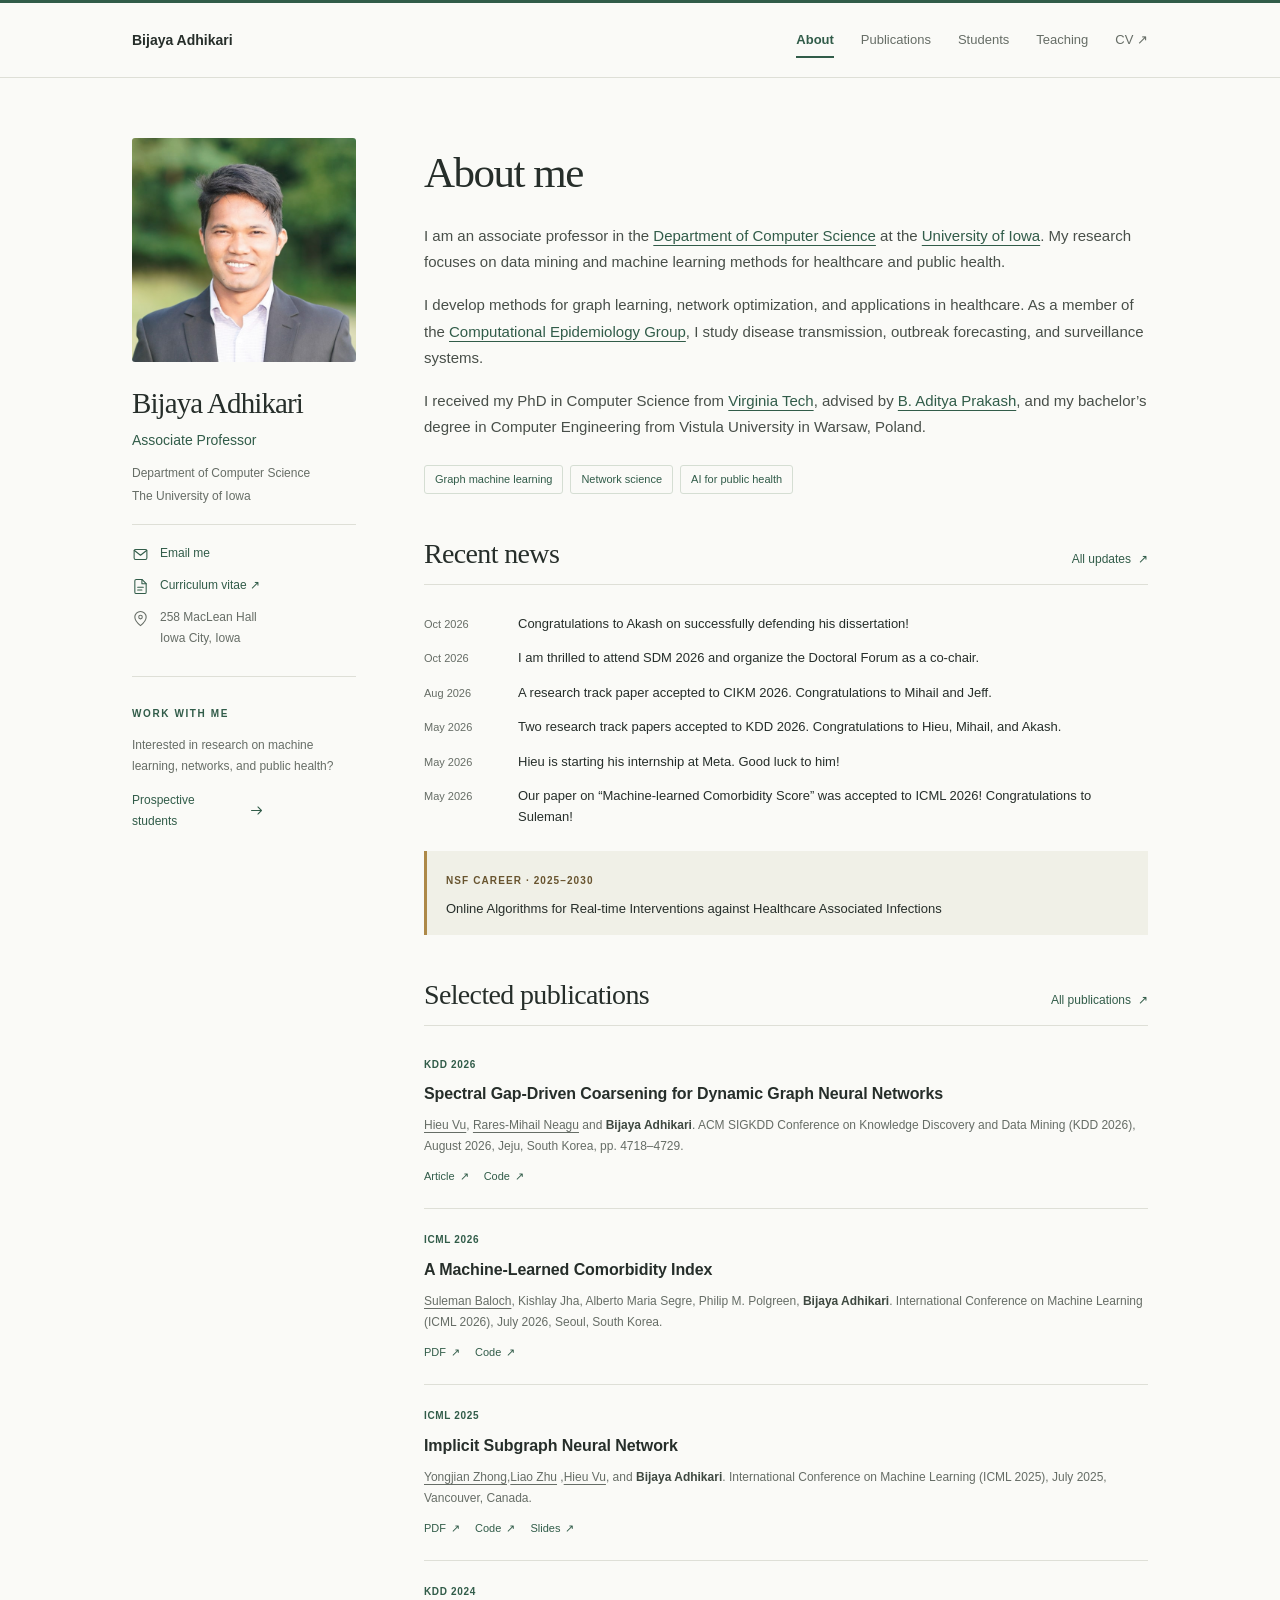
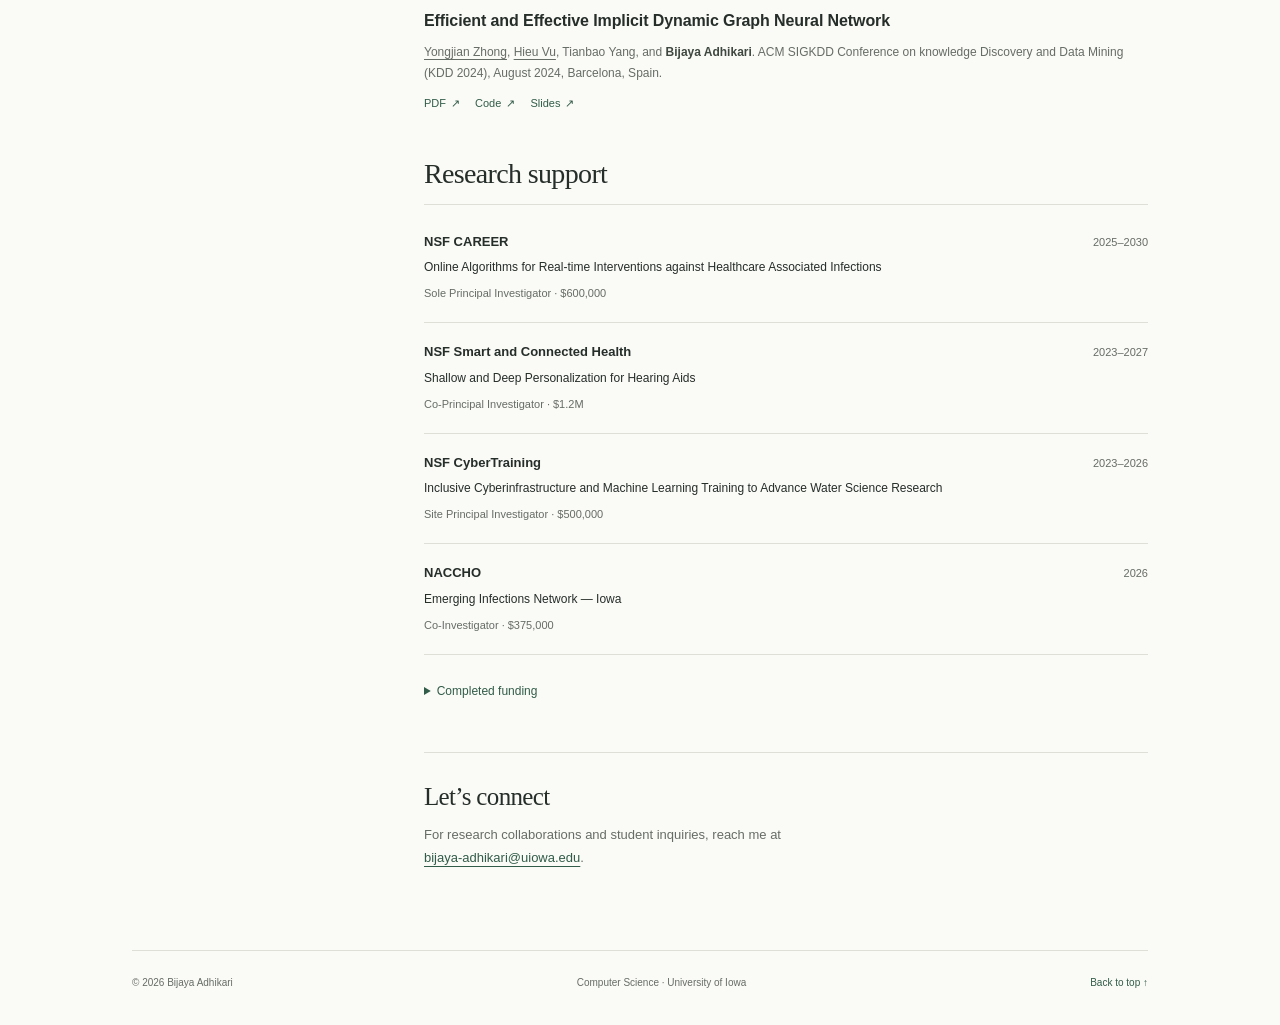
==== commit 24c4b1a4: "Emphasize healthcare and public health research applications" ====
--- a/index.html
+++ b/index.html
@@ -40,7 +40,7 @@
   <main id="main" tabindex="-1">
 <section class="intro" aria-labelledby="about-title">
   <h1 id="about-title">About me</h1>
-  <p>I am an associate professor in the <a href="https://cs.uiowa.edu/">Department of Computer Science</a> at the <a href="https://uiowa.edu/">University of Iowa</a>. My research spans data mining and machine learning, with a particular focus on dynamical processes on large networks.</p>
+  <p>I am an associate professor in the <a href="https://cs.uiowa.edu/">Department of Computer Science</a> at the <a href="https://uiowa.edu/">University of Iowa</a>. My research focuses on data mining and machine learning methods for healthcare and public health.</p>
   <p>I develop methods for graph learning, network optimization, and applications in healthcare. As a member of the <a href="https://compepi.cs.uiowa.edu/">Computational Epidemiology Group</a>, I study disease transmission, outbreak forecasting, and surveillance systems.</p>
   <p>I received my PhD in Computer Science from <a href="https://cs.vt.edu/">Virginia Tech</a>, advised by <a href="https://www.cc.gatech.edu/~badityap/">B. Aditya Prakash</a>, and my bachelor’s degree in Computer Engineering from Vistula University in Warsaw, Poland.</p>
   <div class="research-areas" aria-label="Research interests"><span>Graph machine learning</span><span>Network science</span><span>AI for public health</span></div>
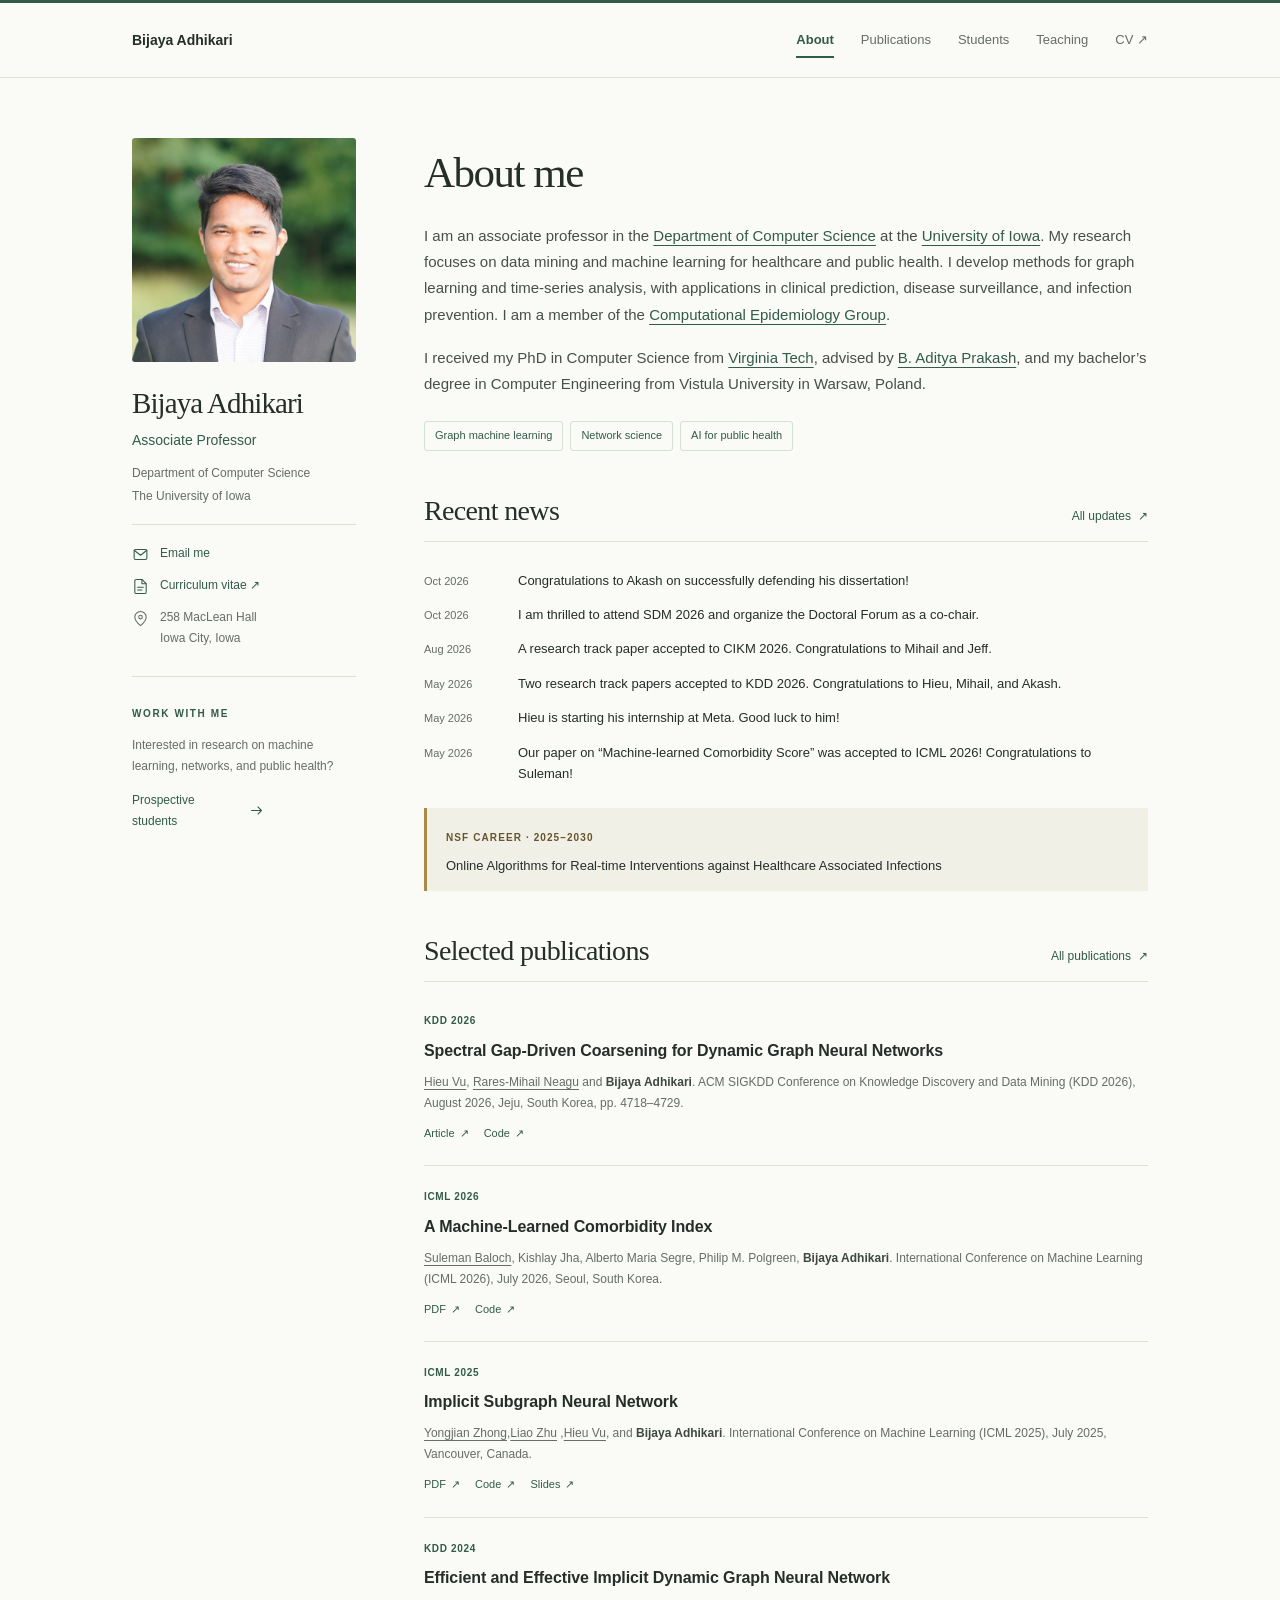
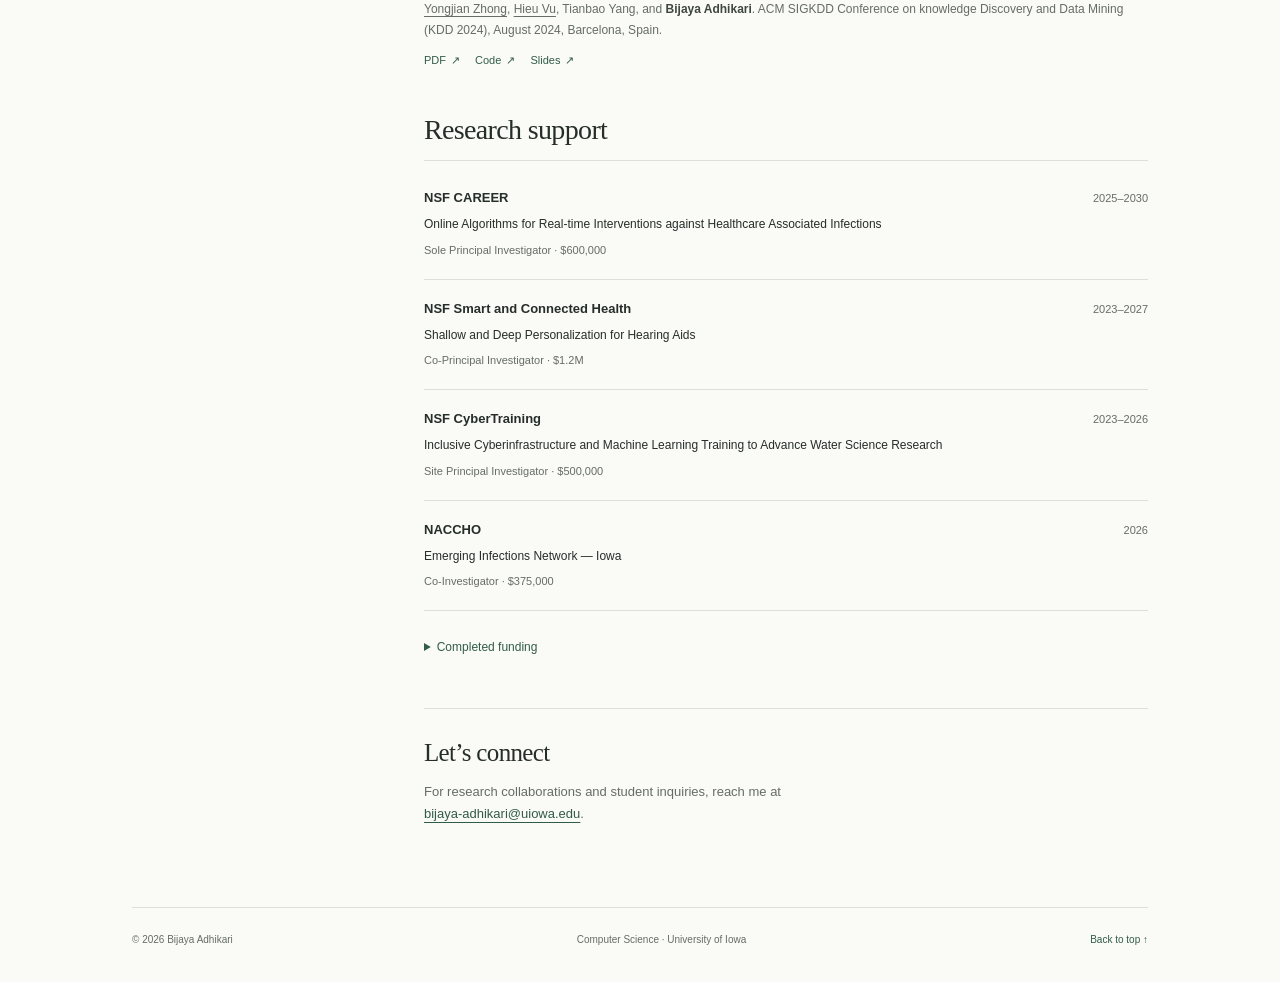
==== commit 59e9453d: "Update About me with approved research summary" ====
--- a/index.html
+++ b/index.html
@@ -40,8 +40,7 @@
   <main id="main" tabindex="-1">
 <section class="intro" aria-labelledby="about-title">
   <h1 id="about-title">About me</h1>
-  <p>I am an associate professor in the <a href="https://cs.uiowa.edu/">Department of Computer Science</a> at the <a href="https://uiowa.edu/">University of Iowa</a>. My research focuses on data mining and machine learning methods for healthcare and public health.</p>
-  <p>I develop methods for graph learning, network optimization, and applications in healthcare. As a member of the <a href="https://compepi.cs.uiowa.edu/">Computational Epidemiology Group</a>, I study disease transmission, outbreak forecasting, and surveillance systems.</p>
+  <p>I am an associate professor in the <a href="https://cs.uiowa.edu/">Department of Computer Science</a> at the <a href="https://uiowa.edu/">University of Iowa</a>. My research focuses on data mining and machine learning for healthcare and public health. I develop methods for graph learning and time-series analysis, with applications in clinical prediction, disease surveillance, and infection prevention. I am a member of the <a href="https://compepi.cs.uiowa.edu/">Computational Epidemiology Group</a>.</p>
   <p>I received my PhD in Computer Science from <a href="https://cs.vt.edu/">Virginia Tech</a>, advised by <a href="https://www.cc.gatech.edu/~badityap/">B. Aditya Prakash</a>, and my bachelor’s degree in Computer Engineering from Vistula University in Warsaw, Poland.</p>
   <div class="research-areas" aria-label="Research interests"><span>Graph machine learning</span><span>Network science</span><span>AI for public health</span></div>
 </section>
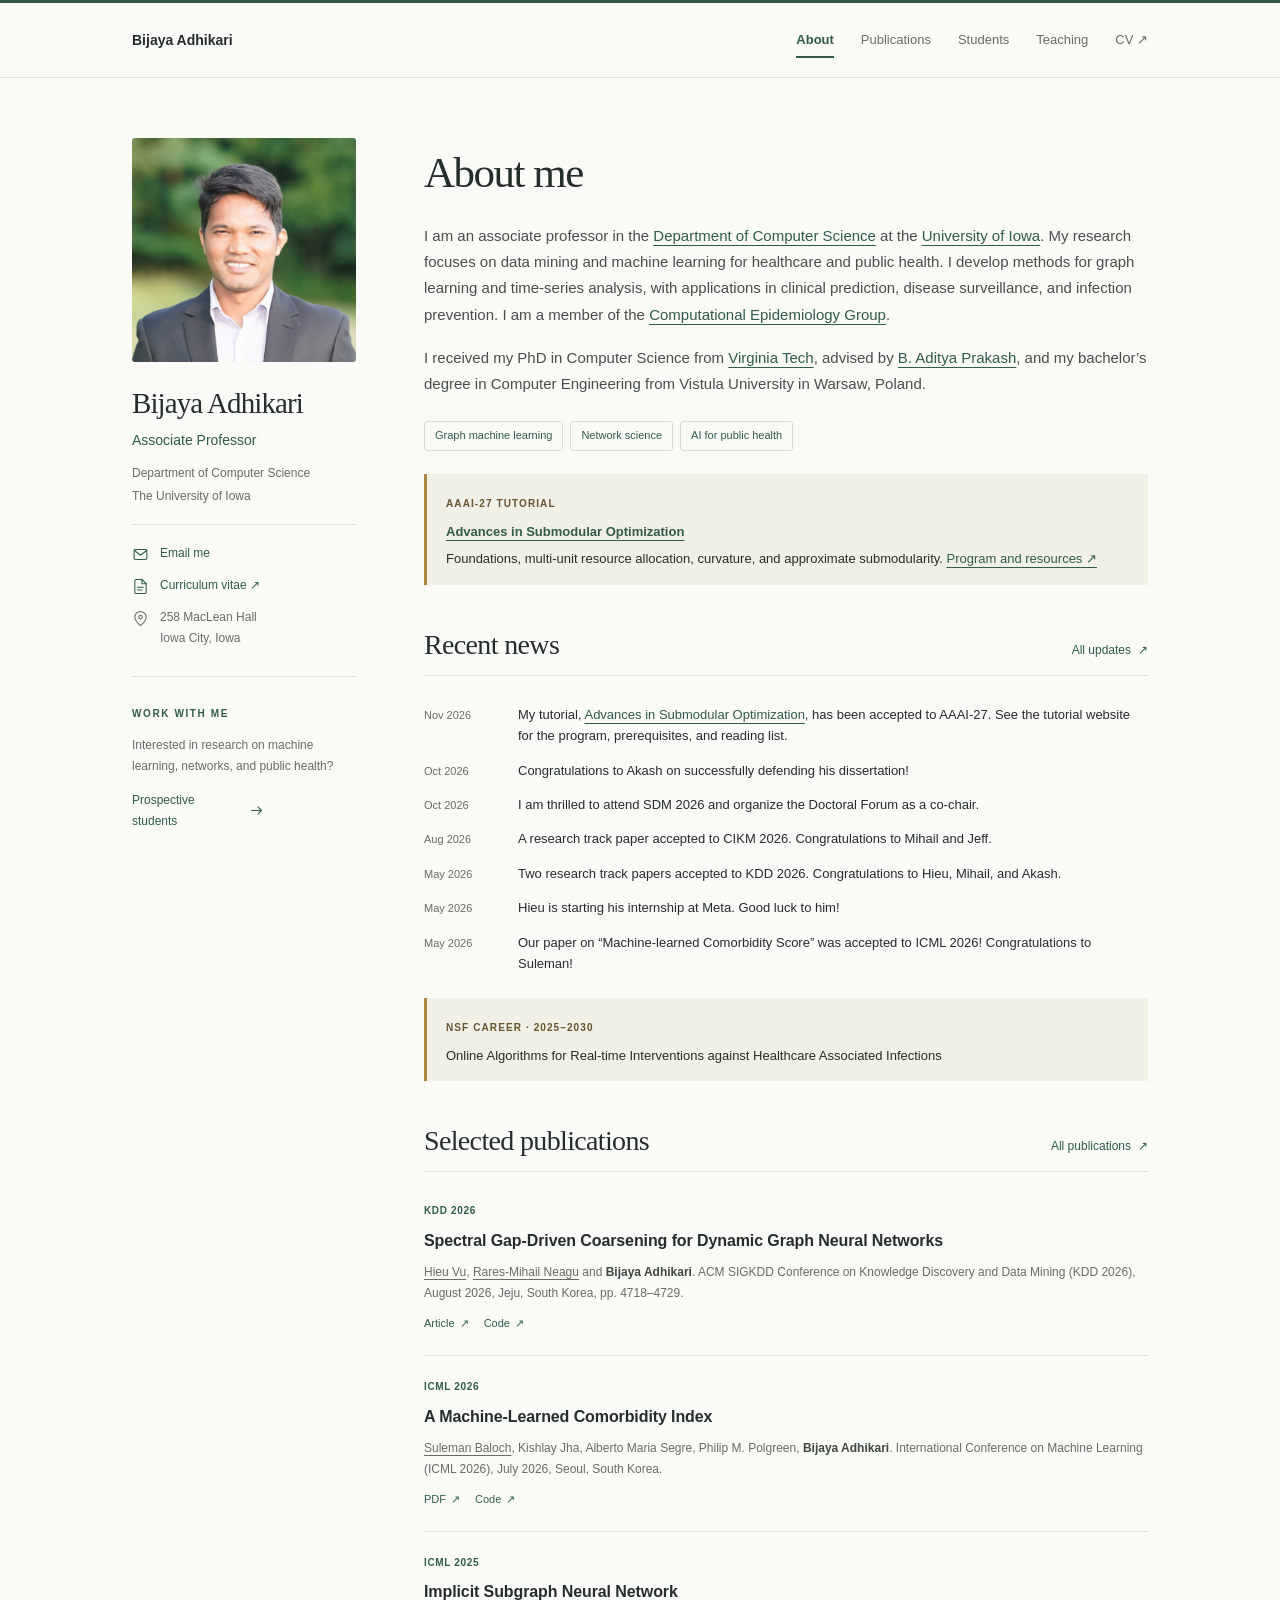
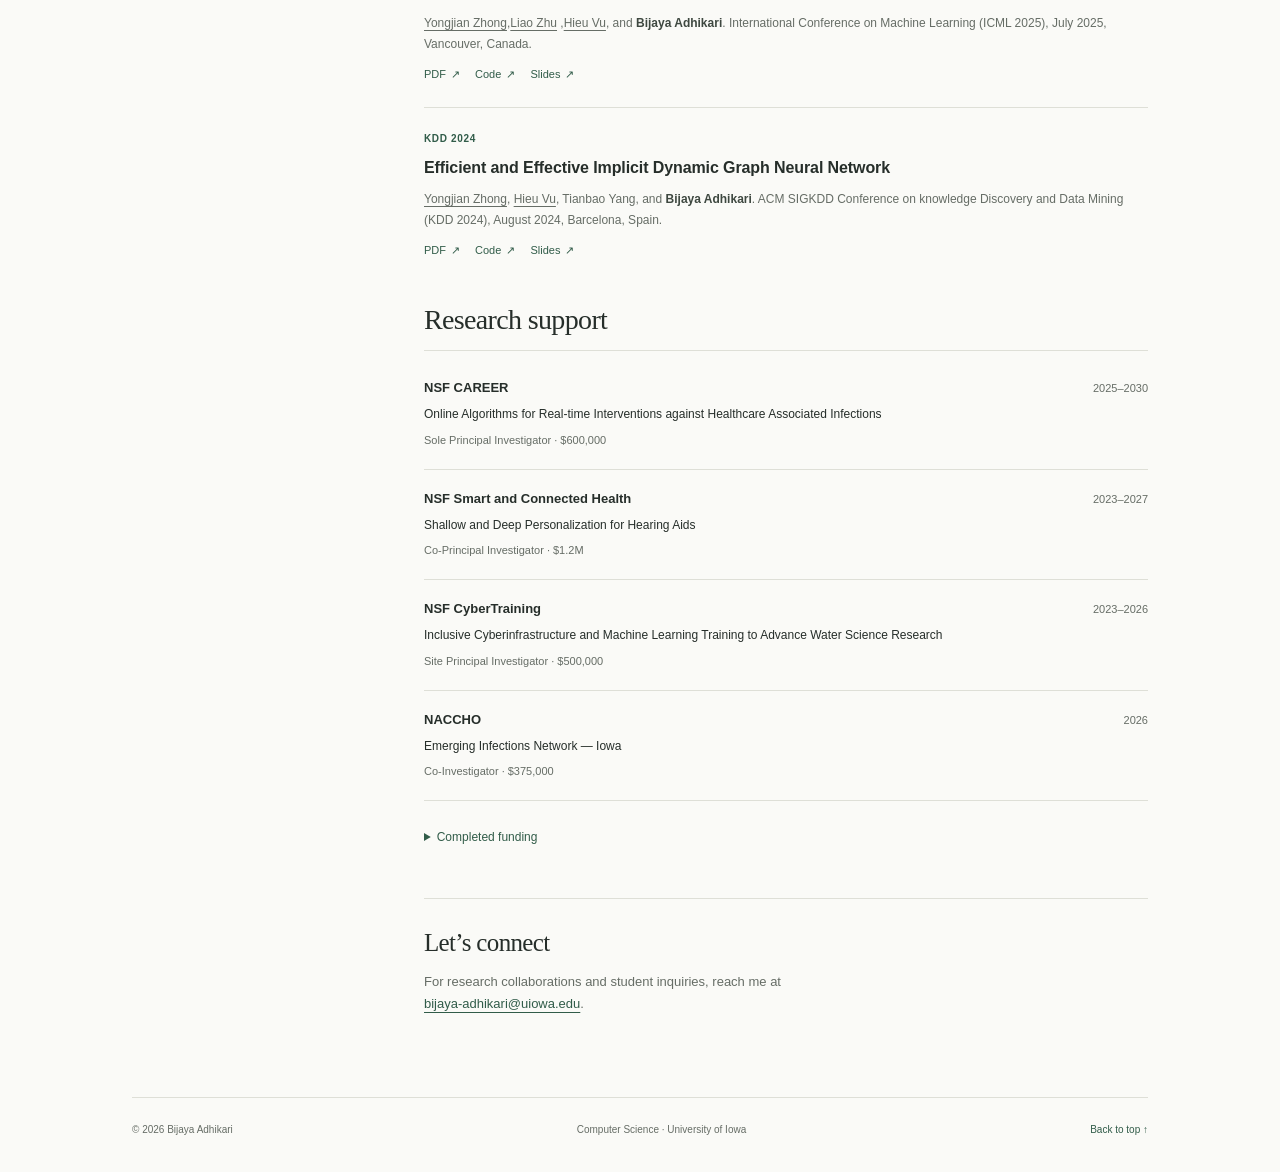
==== commit 0488f0c7: "Add AAAI-27 submodular optimization tutorial and homepage links" ====
--- a/index.html
+++ b/index.html
@@ -43,10 +43,11 @@
   <p>I am an associate professor in the <a href="https://cs.uiowa.edu/">Department of Computer Science</a> at the <a href="https://uiowa.edu/">University of Iowa</a>. My research focuses on data mining and machine learning for healthcare and public health. I develop methods for graph learning and time-series analysis, with applications in clinical prediction, disease surveillance, and infection prevention. I am a member of the <a href="https://compepi.cs.uiowa.edu/">Computational Epidemiology Group</a>.</p>
   <p>I received my PhD in Computer Science from <a href="https://cs.vt.edu/">Virginia Tech</a>, advised by <a href="https://www.cc.gatech.edu/~badityap/">B. Aditya Prakash</a>, and my bachelor’s degree in Computer Engineering from Vistula University in Warsaw, Poland.</p>
   <div class="research-areas" aria-label="Research interests"><span>Graph machine learning</span><span>Network science</span><span>AI for public health</span></div>
+  <div class="highlight"><span class="highlight-label">AAAI-27 TUTORIAL</span><p><a href="tutorials/aaai27-submodular-optimization/"><strong>Advances in Submodular Optimization</strong></a></p><p>Foundations, multi-unit resource allocation, curvature, and approximate submodularity. <a href="tutorials/aaai27-submodular-optimization/">Program and resources <span aria-hidden="true">↗</span></a></p></div>
 </section>
 <section aria-labelledby="news-title">
   <div class="section-heading"><h2 id="news-title">Recent news</h2><a class="text-link" href="news.html">All updates <span aria-hidden="true">↗</span></a></div>
-<ol class="news-list"><li><time datetime="2026-10">Oct 2026</time><div>Congratulations to Akash on successfully defending his dissertation!</div></li><li><time datetime="2026-10">Oct 2026</time><div>I am thrilled to attend SDM 2026 and organize the Doctoral Forum as a co-chair.</div></li><li><time datetime="2026-08">Aug 2026</time><div>A research track paper accepted to CIKM 2026. Congratulations to Mihail and Jeff.</div></li><li><time datetime="2026-05">May 2026</time><div>Two research track papers accepted to KDD 2026. Congratulations to Hieu, Mihail, and Akash.</div></li><li><time datetime="2026-05">May 2026</time><div>Hieu is starting his internship at Meta. Good luck to him!</div></li><li><time datetime="2026-05">May 2026</time><div>Our paper on “Machine-learned Comorbidity Score” was accepted to ICML 2026! Congratulations to Suleman!</div></li></ol>
+<ol class="news-list"><li><time datetime="2026-11">Nov 2026</time><div>My tutorial, <a href="tutorials/aaai27-submodular-optimization/">Advances in Submodular Optimization</a>, has been accepted to AAAI-27. See the tutorial website for the program, prerequisites, and reading list.</div></li><li><time datetime="2026-10">Oct 2026</time><div>Congratulations to Akash on successfully defending his dissertation!</div></li><li><time datetime="2026-10">Oct 2026</time><div>I am thrilled to attend SDM 2026 and organize the Doctoral Forum as a co-chair.</div></li><li><time datetime="2026-08">Aug 2026</time><div>A research track paper accepted to CIKM 2026. Congratulations to Mihail and Jeff.</div></li><li><time datetime="2026-05">May 2026</time><div>Two research track papers accepted to KDD 2026. Congratulations to Hieu, Mihail, and Akash.</div></li><li><time datetime="2026-05">May 2026</time><div>Hieu is starting his internship at Meta. Good luck to him!</div></li><li><time datetime="2026-05">May 2026</time><div>Our paper on “Machine-learned Comorbidity Score” was accepted to ICML 2026! Congratulations to Suleman!</div></li></ol>
   <div class="highlight"><span class="highlight-label">NSF CAREER · 2025–2030</span><p>Online Algorithms for Real-time Interventions against Healthcare Associated Infections</p></div>
 </section>
 <section aria-labelledby="publications-title">
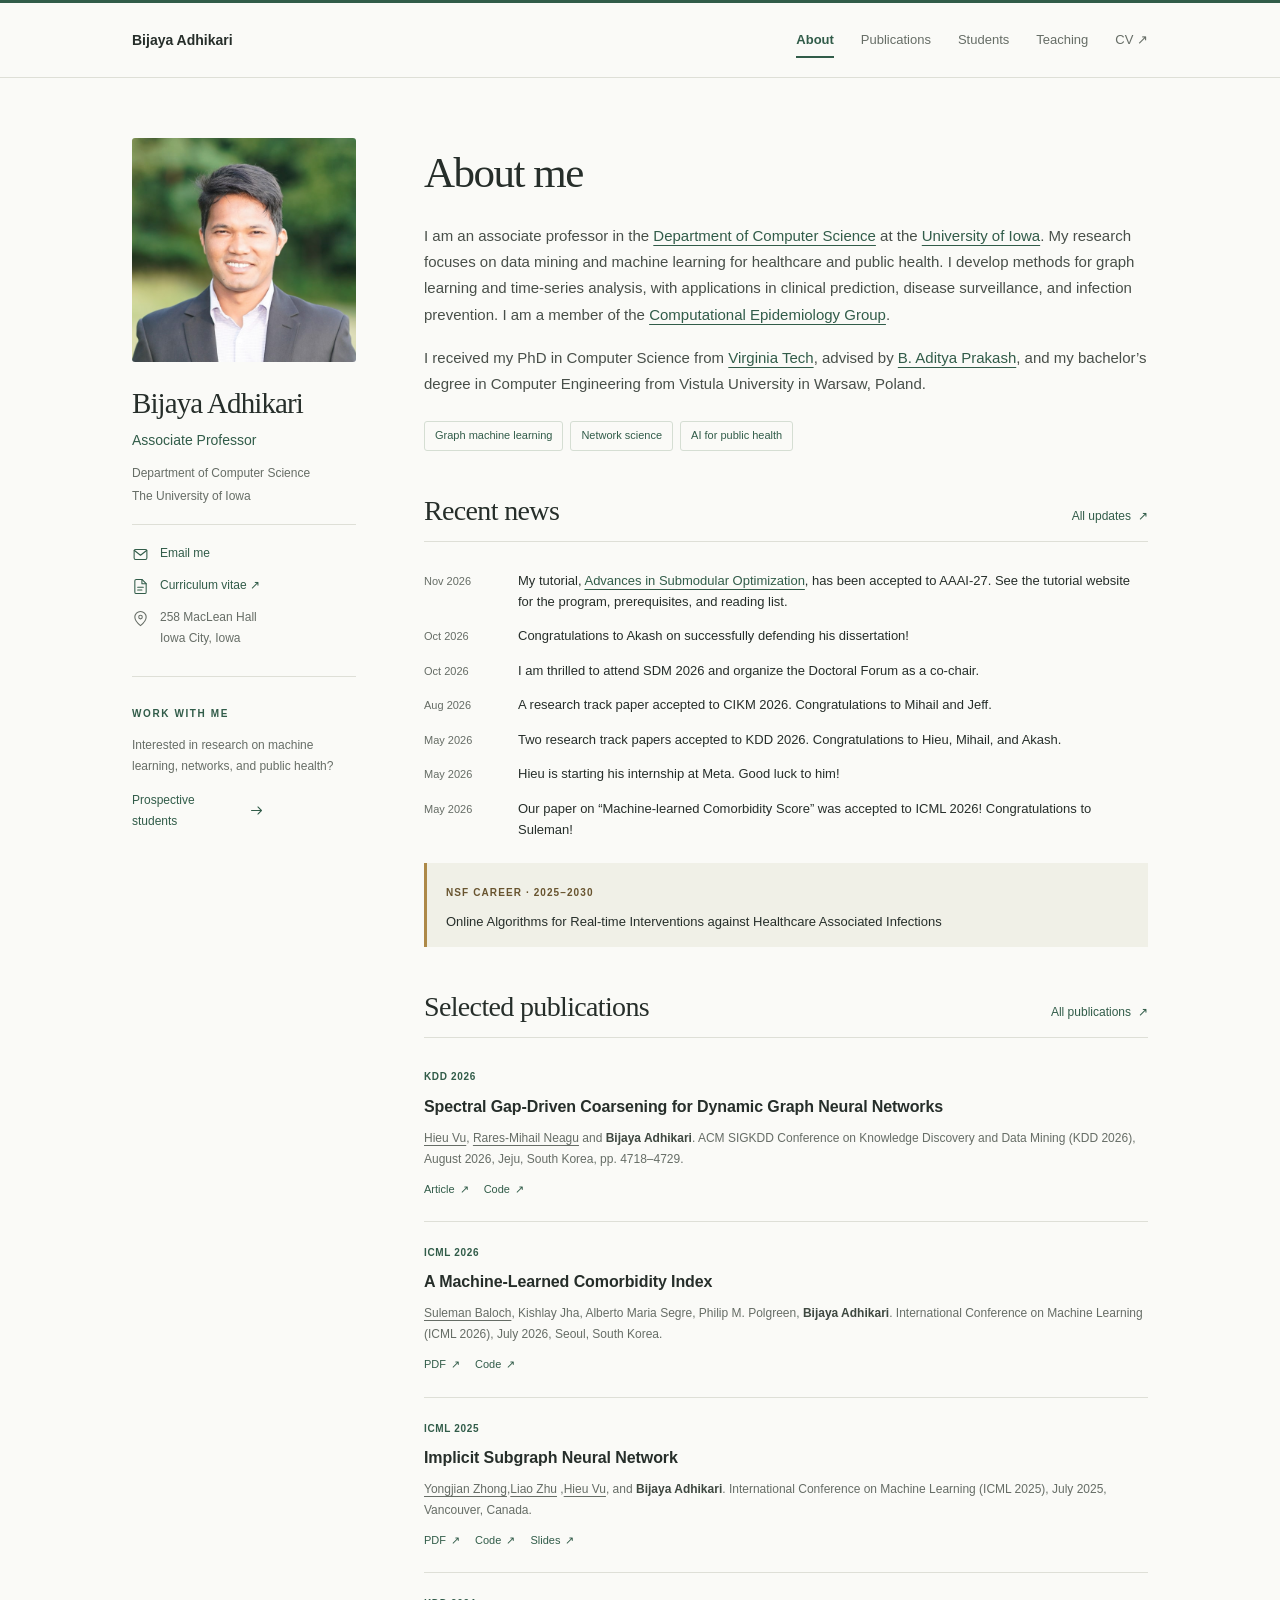
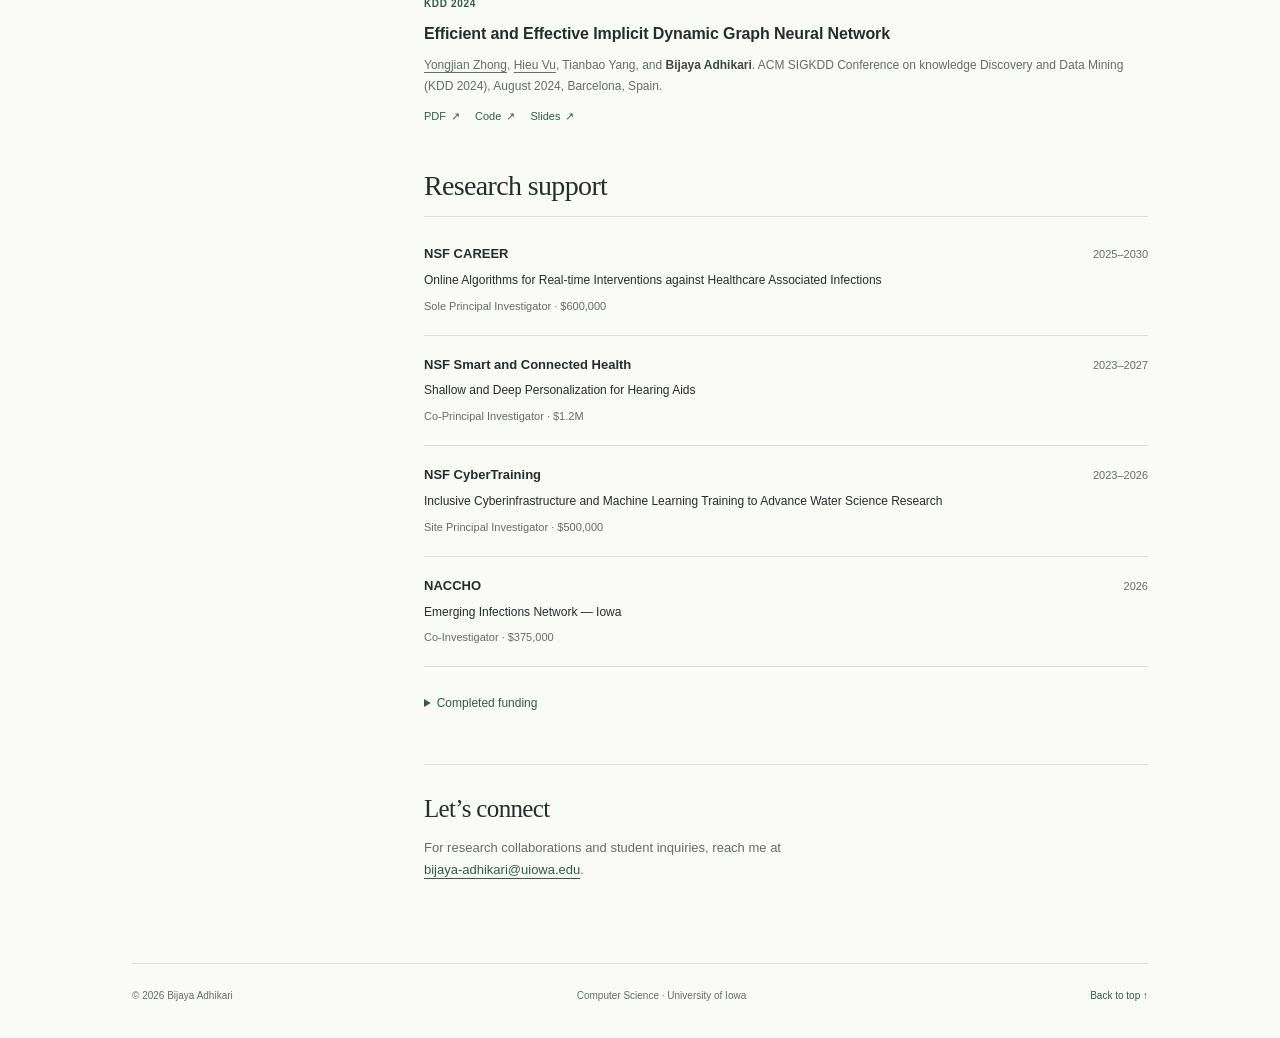
==== commit 8761b020: "Keep AAAI-27 tutorial announcement in recent news" ====
--- a/index.html
+++ b/index.html
@@ -43,7 +43,6 @@
   <p>I am an associate professor in the <a href="https://cs.uiowa.edu/">Department of Computer Science</a> at the <a href="https://uiowa.edu/">University of Iowa</a>. My research focuses on data mining and machine learning for healthcare and public health. I develop methods for graph learning and time-series analysis, with applications in clinical prediction, disease surveillance, and infection prevention. I am a member of the <a href="https://compepi.cs.uiowa.edu/">Computational Epidemiology Group</a>.</p>
   <p>I received my PhD in Computer Science from <a href="https://cs.vt.edu/">Virginia Tech</a>, advised by <a href="https://www.cc.gatech.edu/~badityap/">B. Aditya Prakash</a>, and my bachelor’s degree in Computer Engineering from Vistula University in Warsaw, Poland.</p>
   <div class="research-areas" aria-label="Research interests"><span>Graph machine learning</span><span>Network science</span><span>AI for public health</span></div>
-  <div class="highlight"><span class="highlight-label">AAAI-27 TUTORIAL</span><p><a href="tutorials/aaai27-submodular-optimization/"><strong>Advances in Submodular Optimization</strong></a></p><p>Foundations, multi-unit resource allocation, curvature, and approximate submodularity. <a href="tutorials/aaai27-submodular-optimization/">Program and resources <span aria-hidden="true">↗</span></a></p></div>
 </section>
 <section aria-labelledby="news-title">
   <div class="section-heading"><h2 id="news-title">Recent news</h2><a class="text-link" href="news.html">All updates <span aria-hidden="true">↗</span></a></div>
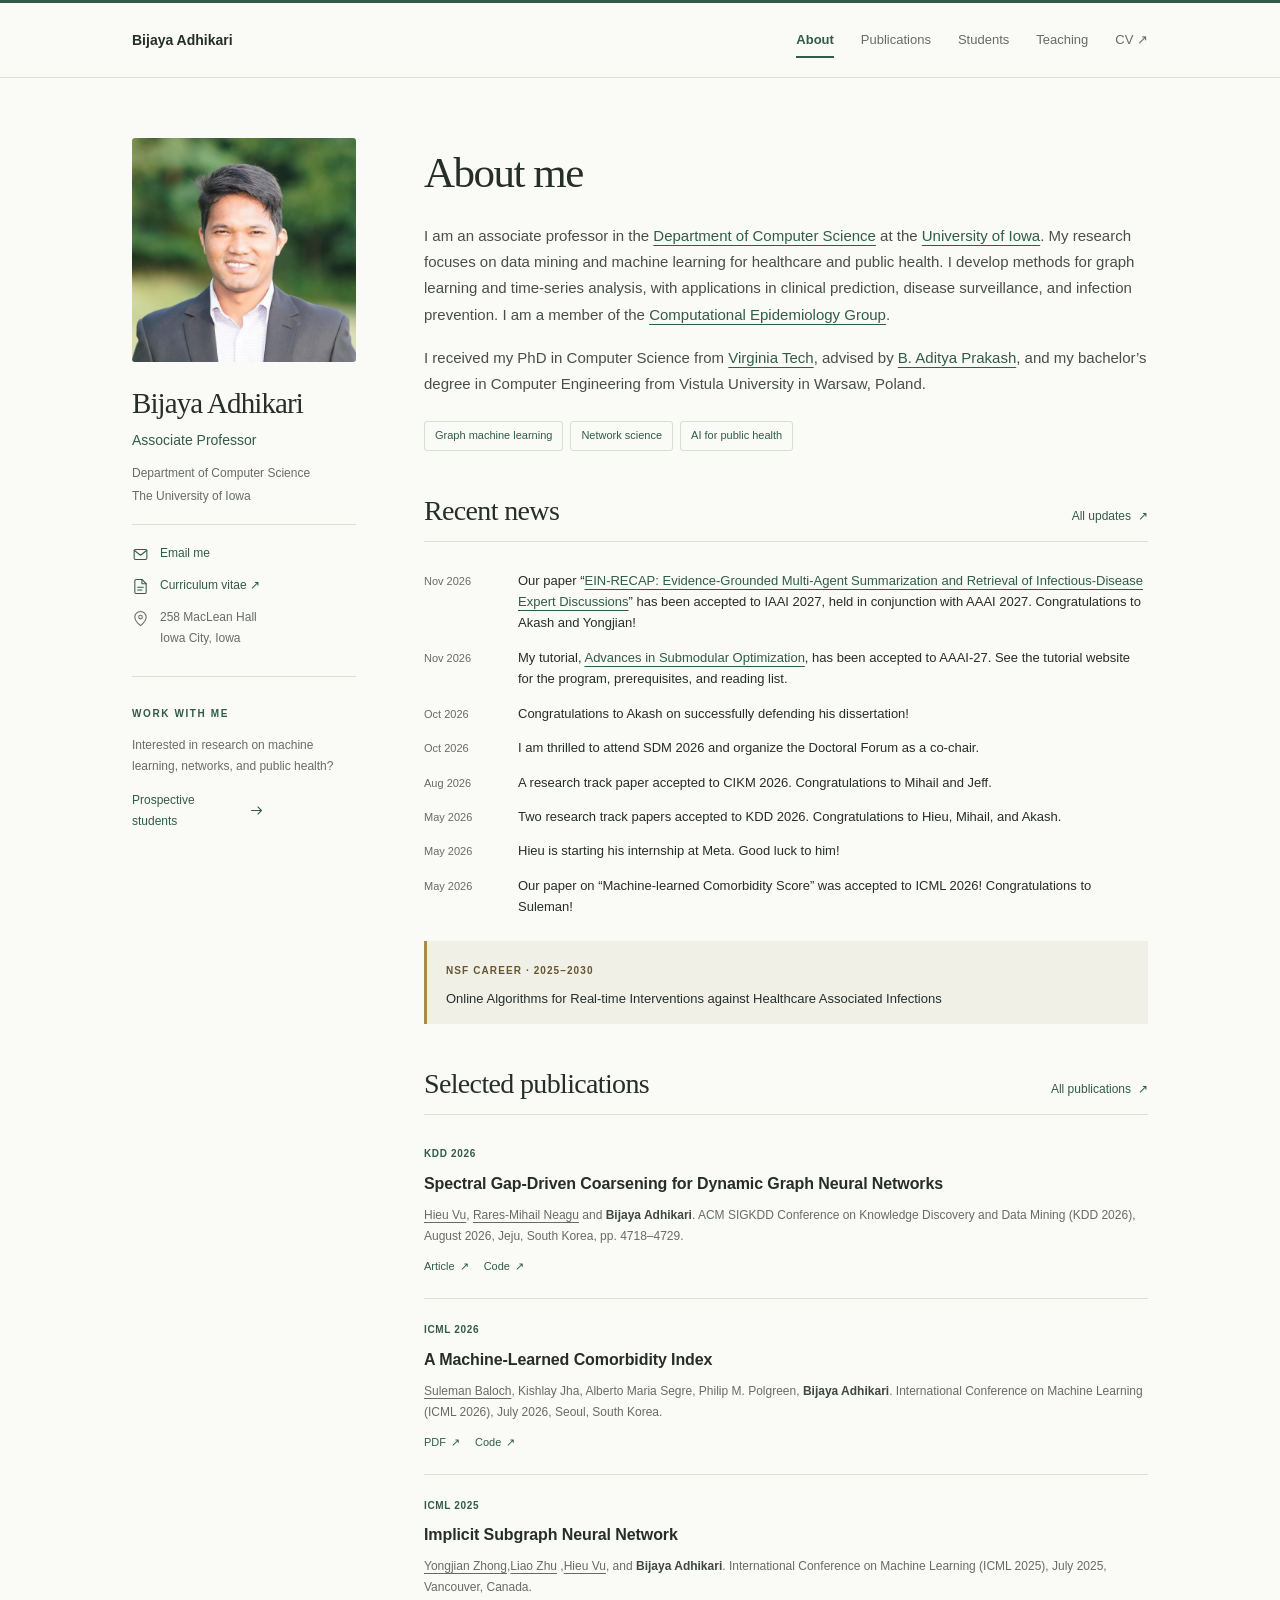
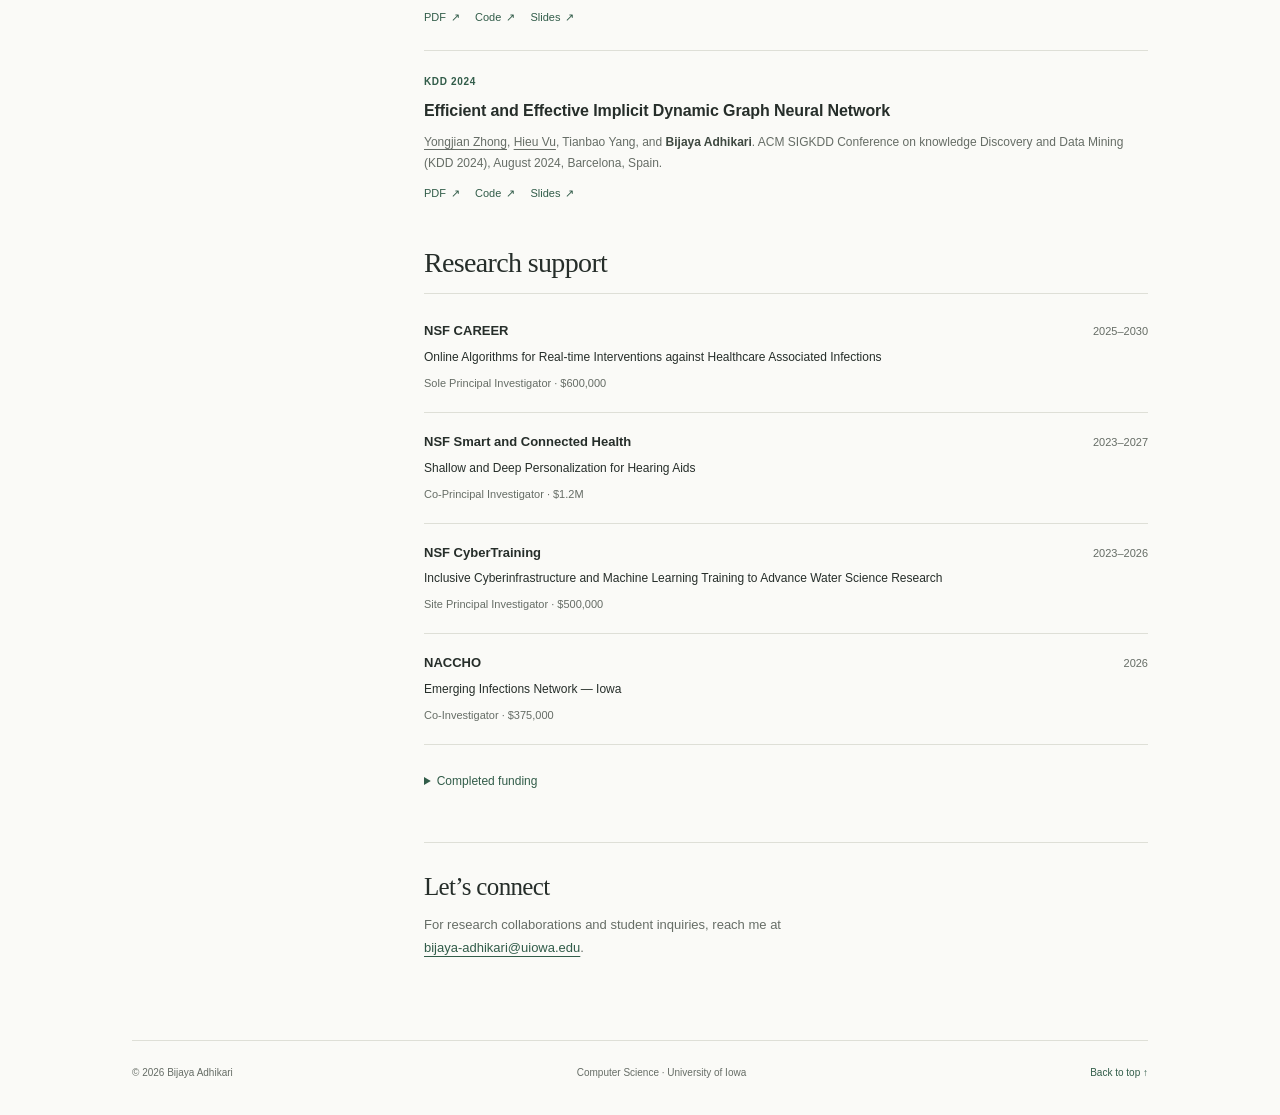
==== commit bff8f76d: "Announce EIN-RECAP acceptance and add IAAI 2027 publication" ====
--- a/index.html
+++ b/index.html
@@ -46,7 +46,7 @@
 </section>
 <section aria-labelledby="news-title">
   <div class="section-heading"><h2 id="news-title">Recent news</h2><a class="text-link" href="news.html">All updates <span aria-hidden="true">↗</span></a></div>
-<ol class="news-list"><li><time datetime="2026-11">Nov 2026</time><div>My tutorial, <a href="tutorials/aaai27-submodular-optimization/">Advances in Submodular Optimization</a>, has been accepted to AAAI-27. See the tutorial website for the program, prerequisites, and reading list.</div></li><li><time datetime="2026-10">Oct 2026</time><div>Congratulations to Akash on successfully defending his dissertation!</div></li><li><time datetime="2026-10">Oct 2026</time><div>I am thrilled to attend SDM 2026 and organize the Doctoral Forum as a co-chair.</div></li><li><time datetime="2026-08">Aug 2026</time><div>A research track paper accepted to CIKM 2026. Congratulations to Mihail and Jeff.</div></li><li><time datetime="2026-05">May 2026</time><div>Two research track papers accepted to KDD 2026. Congratulations to Hieu, Mihail, and Akash.</div></li><li><time datetime="2026-05">May 2026</time><div>Hieu is starting his internship at Meta. Good luck to him!</div></li><li><time datetime="2026-05">May 2026</time><div>Our paper on “Machine-learned Comorbidity Score” was accepted to ICML 2026! Congratulations to Suleman!</div></li></ol>
+<ol class="news-list"><li><time datetime="2026-11">Nov 2026</time><div>Our paper “<a href="publications.html#ein-recap">EIN-RECAP: Evidence-Grounded Multi-Agent Summarization and Retrieval of Infectious-Disease Expert Discussions</a>” has been accepted to IAAI 2027, held in conjunction with AAAI 2027. Congratulations to Akash and Yongjian!</div></li><li><time datetime="2026-11">Nov 2026</time><div>My tutorial, <a href="tutorials/aaai27-submodular-optimization/">Advances in Submodular Optimization</a>, has been accepted to AAAI-27. See the tutorial website for the program, prerequisites, and reading list.</div></li><li><time datetime="2026-10">Oct 2026</time><div>Congratulations to Akash on successfully defending his dissertation!</div></li><li><time datetime="2026-10">Oct 2026</time><div>I am thrilled to attend SDM 2026 and organize the Doctoral Forum as a co-chair.</div></li><li><time datetime="2026-08">Aug 2026</time><div>A research track paper accepted to CIKM 2026. Congratulations to Mihail and Jeff.</div></li><li><time datetime="2026-05">May 2026</time><div>Two research track papers accepted to KDD 2026. Congratulations to Hieu, Mihail, and Akash.</div></li><li><time datetime="2026-05">May 2026</time><div>Hieu is starting his internship at Meta. Good luck to him!</div></li><li><time datetime="2026-05">May 2026</time><div>Our paper on “Machine-learned Comorbidity Score” was accepted to ICML 2026! Congratulations to Suleman!</div></li></ol>
   <div class="highlight"><span class="highlight-label">NSF CAREER · 2025–2030</span><p>Online Algorithms for Real-time Interventions against Healthcare Associated Infections</p></div>
 </section>
 <section aria-labelledby="publications-title">
